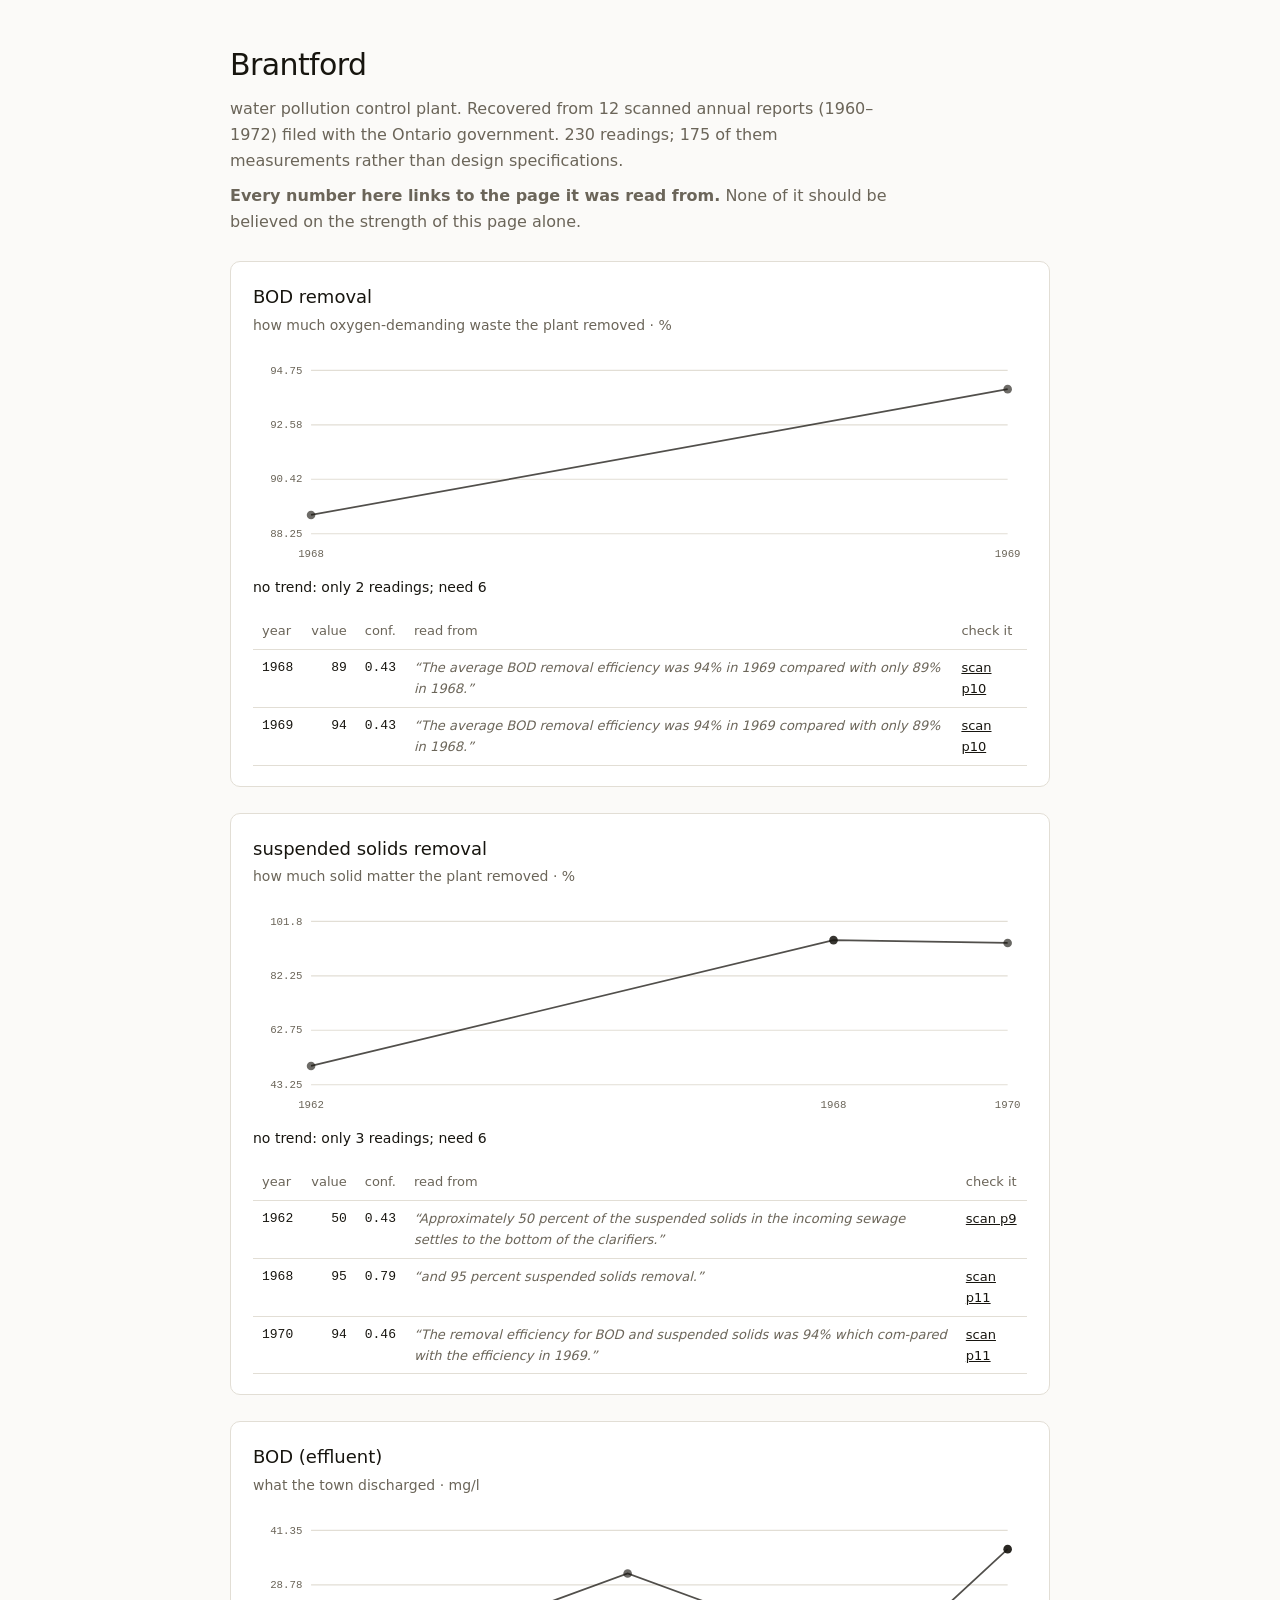
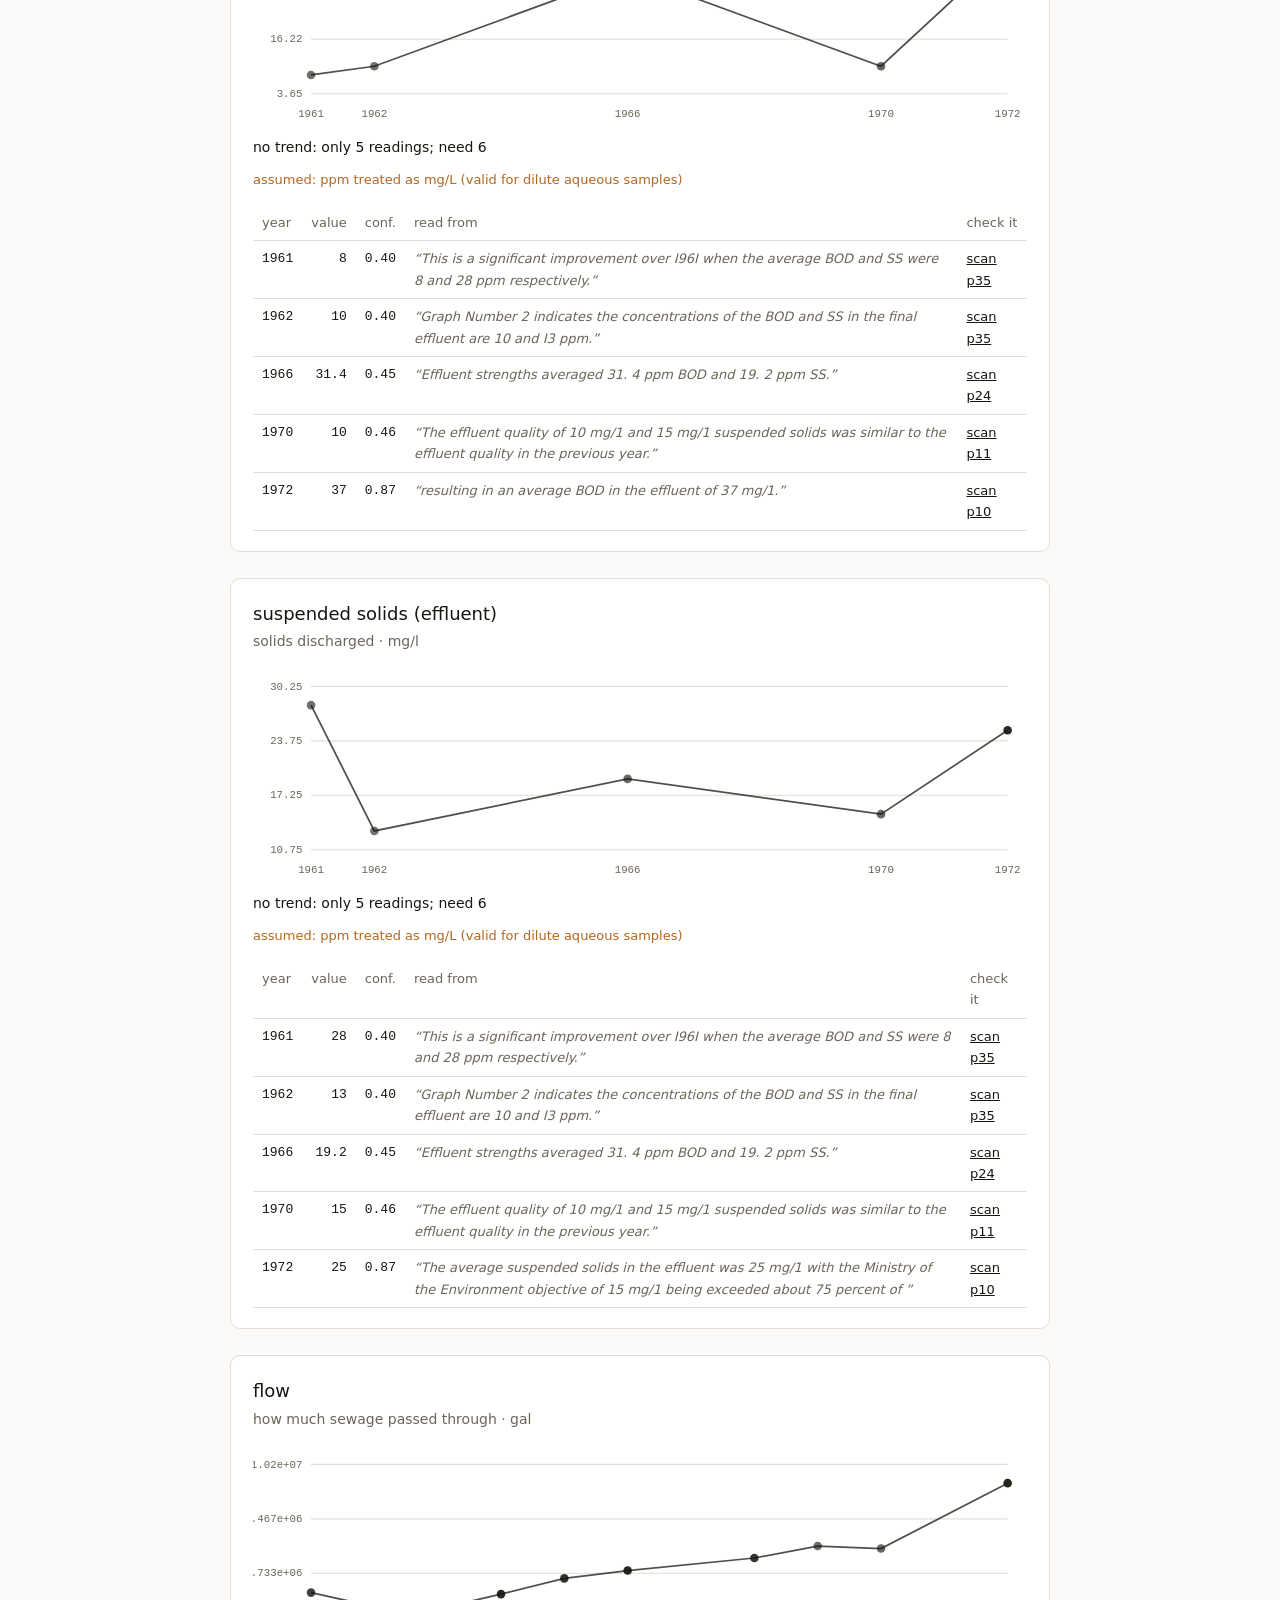
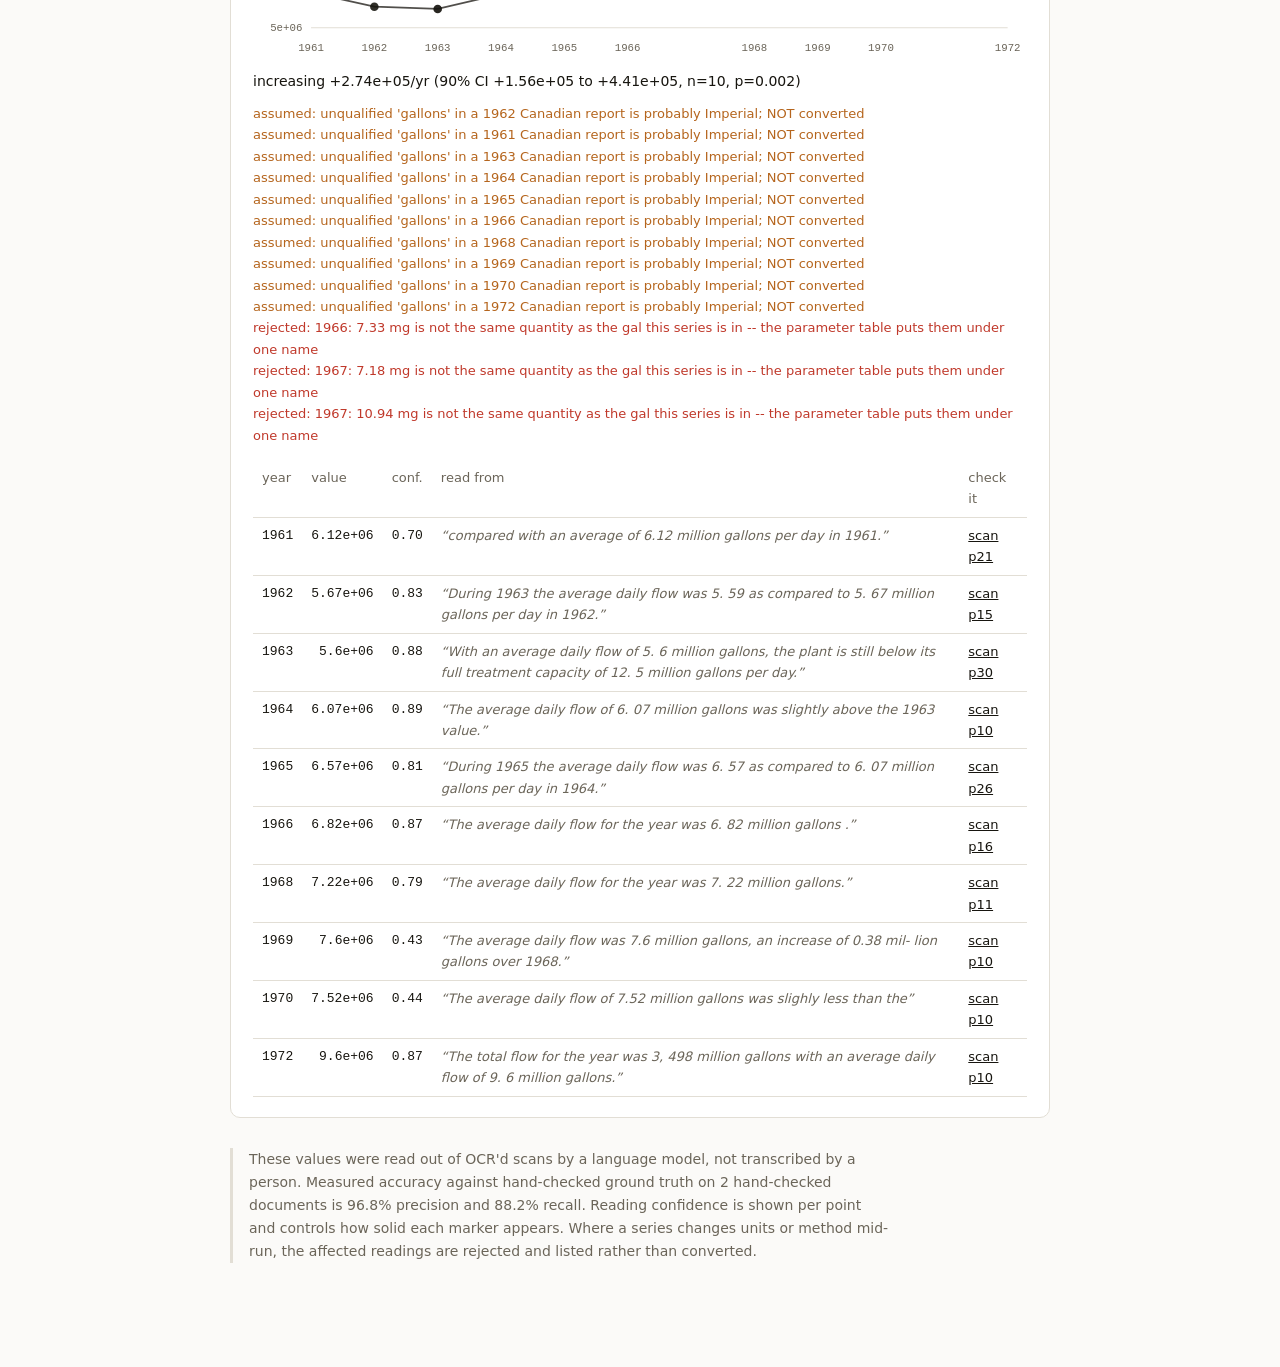
==== portal/brantford.html @ 3565936d "File a reading under the year its own sentence gives it Reports compare a year to the one before it " ====
<!doctype html>
<html lang="en"><head><meta charset="utf-8">
<meta name="viewport" content="width=device-width, initial-scale=1">
<title>Brantford &mdash; what the record says</title>
<style>
:root { --bg:#fbfaf8; --panel:#fff; --ink:#17150f; --muted:#6b6559; --line:#e2ded5;
        --accent:#17150f; --warn:#b5651d; --bad:#c0392b; }
@media (prefers-color-scheme:dark) {
  :root { --bg:#14130f; --panel:#1c1a16; --ink:#f2efe8; --muted:#9b948a; --line:#2e2b25;
          --accent:#f2efe8; --warn:#d99a5b; --bad:#e0736e; } }
*{box-sizing:border-box}
body{margin:0;padding:40px 24px 90px;background:var(--bg);color:var(--ink);
     font:16px/1.65 ui-sans-serif,system-ui,-apple-system,"Segoe UI",sans-serif}
main{max-width:820px;margin:0 auto}
h1{font-size:30px;font-weight:500;margin:0 0 6px;letter-spacing:-.02em}
.sub{color:var(--muted);margin:0 0 8px;max-width:66ch}
section{background:var(--panel);border:1px solid var(--line);border-radius:10px;
        padding:20px 22px;margin:26px 0}
h2{font-size:18px;font-weight:500;margin:0 0 2px}
.gloss{color:var(--muted);font-size:14px;margin:0 0 14px}
.chart{width:100%;height:auto;display:block;margin:4px 0 10px}
.grid{stroke:var(--line);stroke-width:1}
.line{fill:none;stroke:var(--accent);stroke-width:1.6;opacity:.75}
.pt{fill:var(--accent)}
.ax{font:10px ui-monospace,monospace;fill:var(--muted)}
.verdict{font-size:14px;margin:6px 0 0}
.notes{list-style:none;padding:0;margin:10px 0 0;font-size:13px}
.assume{color:var(--warn)} .reject{color:var(--bad)}
table{border-collapse:collapse;width:100%;font-size:13px;margin-top:14px}
th,td{text-align:left;padding:7px 9px;border-bottom:1px solid var(--line);vertical-align:top}
th{font-weight:500;color:var(--muted)}
td.num{text-align:right;font-family:ui-monospace,monospace;white-space:nowrap}
td.q{color:var(--muted);font-style:italic}
a{color:inherit}
.caveat{border-left:3px solid var(--line);padding-left:16px;color:var(--muted);
        font-size:14px;margin-top:30px;max-width:74ch}
</style></head><body><main>
<h1>Brantford</h1>
<p class="sub">
  water pollution control plant.
  Recovered from 12 scanned annual reports
  (1960&ndash;1972) filed with the Ontario government.
  230 readings; 175 of them measurements rather than design specifications.
</p>
<p class="sub">
  <strong>Every number here links to the page it was read from.</strong> None of it should be
  believed on the strength of this page alone.
</p>

  <section>
    <h2>BOD removal</h2>
    <p class="gloss">how much oxygen-demanding waste the plant removed &middot; %</p>
    <svg viewBox="0 0 720 200" class="chart" role="img"><line x1="54" y1="170.0" x2="702" y2="170.0" class="grid"/><text x="46" y="173.0" class="ax" text-anchor="end">88.25</text><line x1="54" y1="119.3" x2="702" y2="119.3" class="grid"/><text x="46" y="122.3" class="ax" text-anchor="end">90.42</text><line x1="54" y1="68.7" x2="702" y2="68.7" class="grid"/><text x="46" y="71.7" class="ax" text-anchor="end">92.58</text><line x1="54" y1="18.0" x2="702" y2="18.0" class="grid"/><text x="46" y="21.0" class="ax" text-anchor="end">94.75</text><path d="M54.0,152.5 L702.0,35.5" class="line"/><circle cx="54.0" cy="152.5" r="4" class="pt" opacity="0.63"><title>1968: 89 % (reading confidence 0.43)</title></circle><circle cx="702.0" cy="35.5" r="4" class="pt" opacity="0.63"><title>1969: 94 % (reading confidence 0.43)</title></circle><text x="54.0" y="192" class="ax" text-anchor="middle">1968</text><text x="702.0" y="192" class="ax" text-anchor="middle">1969</text></svg>
    <p class="verdict">no trend: only 2 readings; need 6</p>
    
    <table>
      <tr><th>year</th><th>value</th><th>conf.</th><th>read from</th><th>check it</th></tr>
      <tr><td class="num">1968</td><td class="num">89</td><td class="num">0.43</td><td class="q">&ldquo;The average BOD removal efficiency was 94% in 1969 compared with only 89% in 1968.&rdquo;</td><td><a href="https://archive.org/details/brantfordwaterpo23768/page/n9/mode/2up" target="_blank" rel="noopener">scan p10</a></td></tr><tr><td class="num">1969</td><td class="num">94</td><td class="num">0.43</td><td class="q">&ldquo;The average BOD removal efficiency was 94% in 1969 compared with only 89% in 1968.&rdquo;</td><td><a href="https://archive.org/details/brantfordwaterpo23768/page/n9/mode/2up" target="_blank" rel="noopener">scan p10</a></td></tr>
    </table>
  </section>
  <section>
    <h2>suspended solids removal</h2>
    <p class="gloss">how much solid matter the plant removed &middot; %</p>
    <svg viewBox="0 0 720 200" class="chart" role="img"><line x1="54" y1="170.0" x2="702" y2="170.0" class="grid"/><text x="46" y="173.0" class="ax" text-anchor="end">43.25</text><line x1="54" y1="119.3" x2="702" y2="119.3" class="grid"/><text x="46" y="122.3" class="ax" text-anchor="end">62.75</text><line x1="54" y1="68.7" x2="702" y2="68.7" class="grid"/><text x="46" y="71.7" class="ax" text-anchor="end">82.25</text><line x1="54" y1="18.0" x2="702" y2="18.0" class="grid"/><text x="46" y="21.0" class="ax" text-anchor="end">101.8</text><path d="M54.0,152.5 L540.0,35.5 L702.0,38.1" class="line"/><circle cx="54.0" cy="152.5" r="4" class="pt" opacity="0.63"><title>1962: 50 % (reading confidence 0.43)</title></circle><circle cx="540.0" cy="35.5" r="4" class="pt" opacity="0.86"><title>1968: 95 % (reading confidence 0.79)</title></circle><circle cx="702.0" cy="38.1" r="4" class="pt" opacity="0.65"><title>1970: 94 % (reading confidence 0.46)</title></circle><text x="54.0" y="192" class="ax" text-anchor="middle">1962</text><text x="540.0" y="192" class="ax" text-anchor="middle">1968</text><text x="702.0" y="192" class="ax" text-anchor="middle">1970</text></svg>
    <p class="verdict">no trend: only 3 readings; need 6</p>
    
    <table>
      <tr><th>year</th><th>value</th><th>conf.</th><th>read from</th><th>check it</th></tr>
      <tr><td class="num">1962</td><td class="num">50</td><td class="num">0.43</td><td class="q">&ldquo;Approximately 50 percent of the suspended solids in the incoming sewage settles to the bottom of the clarifiers.&rdquo;</td><td><a href="https://archive.org/details/brantfordsewaget23777/page/n8/mode/2up" target="_blank" rel="noopener">scan p9</a></td></tr><tr><td class="num">1968</td><td class="num">95</td><td class="num">0.79</td><td class="q">&ldquo;and 95 percent suspended solids removal.&rdquo;</td><td><a href="https://archive.org/details/brantfordwaterpo23771/page/n10/mode/2up" target="_blank" rel="noopener">scan p11</a></td></tr><tr><td class="num">1970</td><td class="num">94</td><td class="num">0.46</td><td class="q">&ldquo;The removal efficiency for BOD and suspended solids was 94% which com-pared with the efficiency in 1969.&rdquo;</td><td><a href="https://archive.org/details/brantfordwaterpo23773/page/n10/mode/2up" target="_blank" rel="noopener">scan p11</a></td></tr>
    </table>
  </section>
  <section>
    <h2>BOD (effluent)</h2>
    <p class="gloss">what the town discharged &middot; mg/l</p>
    <svg viewBox="0 0 720 200" class="chart" role="img"><line x1="54" y1="170.0" x2="702" y2="170.0" class="grid"/><text x="46" y="173.0" class="ax" text-anchor="end">3.65</text><line x1="54" y1="119.3" x2="702" y2="119.3" class="grid"/><text x="46" y="122.3" class="ax" text-anchor="end">16.22</text><line x1="54" y1="68.7" x2="702" y2="68.7" class="grid"/><text x="46" y="71.7" class="ax" text-anchor="end">28.78</text><line x1="54" y1="18.0" x2="702" y2="18.0" class="grid"/><text x="46" y="21.0" class="ax" text-anchor="end">41.35</text><path d="M54.0,152.5 L112.9,144.4 L348.5,58.1 L584.2,144.4 L702.0,35.5" class="line"/><circle cx="54.0" cy="152.5" r="4" class="pt" opacity="0.61"><title>1961: 8 mg/l (reading confidence 0.40)</title></circle><circle cx="112.9" cy="144.4" r="4" class="pt" opacity="0.61"><title>1962: 10 mg/l (reading confidence 0.40)</title></circle><circle cx="348.5" cy="58.1" r="4" class="pt" opacity="0.64"><title>1966: 31.4 mg/l (reading confidence 0.45)</title></circle><circle cx="584.2" cy="144.4" r="4" class="pt" opacity="0.65"><title>1970: 10 mg/l (reading confidence 0.46)</title></circle><circle cx="702.0" cy="35.5" r="4" class="pt" opacity="0.92"><title>1972: 37 mg/l (reading confidence 0.87)</title></circle><text x="54.0" y="192" class="ax" text-anchor="middle">1961</text><text x="112.9" y="192" class="ax" text-anchor="middle">1962</text><text x="348.5" y="192" class="ax" text-anchor="middle">1966</text><text x="584.2" y="192" class="ax" text-anchor="middle">1970</text><text x="702.0" y="192" class="ax" text-anchor="middle">1972</text></svg>
    <p class="verdict">no trend: only 5 readings; need 6</p>
    <ul class="notes"><li class="assume">assumed: ppm treated as mg/L (valid for dilute aqueous samples)</li></ul>
    <table>
      <tr><th>year</th><th>value</th><th>conf.</th><th>read from</th><th>check it</th></tr>
      <tr><td class="num">1961</td><td class="num">8</td><td class="num">0.40</td><td class="q">&ldquo;This is a significant improvement over I96I when the average BOD and SS were 8 and 28 ppm respectively.&rdquo;</td><td><a href="https://archive.org/details/brantfordsewaget23777/page/n34/mode/2up" target="_blank" rel="noopener">scan p35</a></td></tr><tr><td class="num">1962</td><td class="num">10</td><td class="num">0.40</td><td class="q">&ldquo;Graph Number 2 indicates the concentrations of the BOD and SS in the final effluent are 10 and I3 ppm.&rdquo;</td><td><a href="https://archive.org/details/brantfordsewaget23777/page/n34/mode/2up" target="_blank" rel="noopener">scan p35</a></td></tr><tr><td class="num">1966</td><td class="num">31.4</td><td class="num">0.45</td><td class="q">&ldquo;Effluent strengths averaged 31. 4 ppm BOD and 19. 2 ppm SS.&rdquo;</td><td><a href="https://archive.org/details/brantfordwaterpo23770/page/n23/mode/2up" target="_blank" rel="noopener">scan p24</a></td></tr><tr><td class="num">1970</td><td class="num">10</td><td class="num">0.46</td><td class="q">&ldquo;The effluent quality of 10 mg/1 and 15 mg/1 suspended solids was similar to the effluent quality in the previous year.&rdquo;</td><td><a href="https://archive.org/details/brantfordwaterpo23773/page/n10/mode/2up" target="_blank" rel="noopener">scan p11</a></td></tr><tr><td class="num">1972</td><td class="num">37</td><td class="num">0.87</td><td class="q">&ldquo;resulting in an average BOD in the effluent of 37 mg/1.&rdquo;</td><td><a href="https://archive.org/details/brantfordwaterpo23767/page/n9/mode/2up" target="_blank" rel="noopener">scan p10</a></td></tr>
    </table>
  </section>
  <section>
    <h2>suspended solids (effluent)</h2>
    <p class="gloss">solids discharged &middot; mg/l</p>
    <svg viewBox="0 0 720 200" class="chart" role="img"><line x1="54" y1="170.0" x2="702" y2="170.0" class="grid"/><text x="46" y="173.0" class="ax" text-anchor="end">10.75</text><line x1="54" y1="119.3" x2="702" y2="119.3" class="grid"/><text x="46" y="122.3" class="ax" text-anchor="end">17.25</text><line x1="54" y1="68.7" x2="702" y2="68.7" class="grid"/><text x="46" y="71.7" class="ax" text-anchor="end">23.75</text><line x1="54" y1="18.0" x2="702" y2="18.0" class="grid"/><text x="46" y="21.0" class="ax" text-anchor="end">30.25</text><path d="M54.0,35.5 L112.9,152.5 L348.5,104.1 L584.2,136.9 L702.0,58.9" class="line"/><circle cx="54.0" cy="35.5" r="4" class="pt" opacity="0.61"><title>1961: 28 mg/l (reading confidence 0.40)</title></circle><circle cx="112.9" cy="152.5" r="4" class="pt" opacity="0.61"><title>1962: 13 mg/l (reading confidence 0.40)</title></circle><circle cx="348.5" cy="104.1" r="4" class="pt" opacity="0.64"><title>1966: 19.2 mg/l (reading confidence 0.45)</title></circle><circle cx="584.2" cy="136.9" r="4" class="pt" opacity="0.65"><title>1970: 15 mg/l (reading confidence 0.46)</title></circle><circle cx="702.0" cy="58.9" r="4" class="pt" opacity="0.92"><title>1972: 25 mg/l (reading confidence 0.87)</title></circle><text x="54.0" y="192" class="ax" text-anchor="middle">1961</text><text x="112.9" y="192" class="ax" text-anchor="middle">1962</text><text x="348.5" y="192" class="ax" text-anchor="middle">1966</text><text x="584.2" y="192" class="ax" text-anchor="middle">1970</text><text x="702.0" y="192" class="ax" text-anchor="middle">1972</text></svg>
    <p class="verdict">no trend: only 5 readings; need 6</p>
    <ul class="notes"><li class="assume">assumed: ppm treated as mg/L (valid for dilute aqueous samples)</li></ul>
    <table>
      <tr><th>year</th><th>value</th><th>conf.</th><th>read from</th><th>check it</th></tr>
      <tr><td class="num">1961</td><td class="num">28</td><td class="num">0.40</td><td class="q">&ldquo;This is a significant improvement over I96I when the average BOD and SS were 8 and 28 ppm respectively.&rdquo;</td><td><a href="https://archive.org/details/brantfordsewaget23777/page/n34/mode/2up" target="_blank" rel="noopener">scan p35</a></td></tr><tr><td class="num">1962</td><td class="num">13</td><td class="num">0.40</td><td class="q">&ldquo;Graph Number 2 indicates the concentrations of the BOD and SS in the final effluent are 10 and I3 ppm.&rdquo;</td><td><a href="https://archive.org/details/brantfordsewaget23777/page/n34/mode/2up" target="_blank" rel="noopener">scan p35</a></td></tr><tr><td class="num">1966</td><td class="num">19.2</td><td class="num">0.45</td><td class="q">&ldquo;Effluent strengths averaged 31. 4 ppm BOD and 19. 2 ppm SS.&rdquo;</td><td><a href="https://archive.org/details/brantfordwaterpo23770/page/n23/mode/2up" target="_blank" rel="noopener">scan p24</a></td></tr><tr><td class="num">1970</td><td class="num">15</td><td class="num">0.46</td><td class="q">&ldquo;The effluent quality of 10 mg/1 and 15 mg/1 suspended solids was similar to the effluent quality in the previous year.&rdquo;</td><td><a href="https://archive.org/details/brantfordwaterpo23773/page/n10/mode/2up" target="_blank" rel="noopener">scan p11</a></td></tr><tr><td class="num">1972</td><td class="num">25</td><td class="num">0.87</td><td class="q">&ldquo;The average suspended solids in the effluent was 25 mg/1 with the Ministry of the Environment objective of 15 mg/1 being exceeded about 75 percent of &rdquo;</td><td><a href="https://archive.org/details/brantfordwaterpo23767/page/n9/mode/2up" target="_blank" rel="noopener">scan p10</a></td></tr>
    </table>
  </section>
  <section>
    <h2>flow</h2>
    <p class="gloss">how much sewage passed through &middot; gal</p>
    <svg viewBox="0 0 720 200" class="chart" role="img"><line x1="54" y1="170.0" x2="702" y2="170.0" class="grid"/><text x="46" y="173.0" class="ax" text-anchor="end">5e+06</text><line x1="54" y1="119.3" x2="702" y2="119.3" class="grid"/><text x="46" y="122.3" class="ax" text-anchor="end">6.733e+06</text><line x1="54" y1="68.7" x2="702" y2="68.7" class="grid"/><text x="46" y="71.7" class="ax" text-anchor="end">8.467e+06</text><line x1="54" y1="18.0" x2="702" y2="18.0" class="grid"/><text x="46" y="21.0" class="ax" text-anchor="end">1.02e+07</text><path d="M54.0,137.3 L112.9,150.4 L171.8,152.5 L230.7,138.7 L289.6,124.1 L348.5,116.8 L466.4,105.1 L525.3,94.0 L584.2,96.3 L702.0,35.5" class="line"/><circle cx="54.0" cy="137.3" r="4" class="pt" opacity="0.81"><title>1961: 6.12e+06 gal (reading confidence 0.70)</title></circle><circle cx="112.9" cy="150.4" r="4" class="pt" opacity="0.89"><title>1962: 5.67e+06 gal (reading confidence 0.83)</title></circle><circle cx="171.8" cy="152.5" r="4" class="pt" opacity="0.92"><title>1963: 5.6e+06 gal (reading confidence 0.88)</title></circle><circle cx="230.7" cy="138.7" r="4" class="pt" opacity="0.93"><title>1964: 6.07e+06 gal (reading confidence 0.89)</title></circle><circle cx="289.6" cy="124.1" r="4" class="pt" opacity="0.88"><title>1965: 6.57e+06 gal (reading confidence 0.81)</title></circle><circle cx="348.5" cy="116.8" r="4" class="pt" opacity="0.92"><title>1966: 6.82e+06 gal (reading confidence 0.87)</title></circle><circle cx="466.4" cy="105.1" r="4" class="pt" opacity="0.86"><title>1968: 7.22e+06 gal (reading confidence 0.79)</title></circle><circle cx="525.3" cy="94.0" r="4" class="pt" opacity="0.63"><title>1969: 7.6e+06 gal (reading confidence 0.43)</title></circle><circle cx="584.2" cy="96.3" r="4" class="pt" opacity="0.64"><title>1970: 7.52e+06 gal (reading confidence 0.44)</title></circle><circle cx="702.0" cy="35.5" r="4" class="pt" opacity="0.92"><title>1972: 9.6e+06 gal (reading confidence 0.87)</title></circle><text x="54.0" y="192" class="ax" text-anchor="middle">1961</text><text x="112.9" y="192" class="ax" text-anchor="middle">1962</text><text x="171.8" y="192" class="ax" text-anchor="middle">1963</text><text x="230.7" y="192" class="ax" text-anchor="middle">1964</text><text x="289.6" y="192" class="ax" text-anchor="middle">1965</text><text x="348.5" y="192" class="ax" text-anchor="middle">1966</text><text x="466.4" y="192" class="ax" text-anchor="middle">1968</text><text x="525.3" y="192" class="ax" text-anchor="middle">1969</text><text x="584.2" y="192" class="ax" text-anchor="middle">1970</text><text x="702.0" y="192" class="ax" text-anchor="middle">1972</text></svg>
    <p class="verdict">increasing +2.74e+05/yr (90% CI +1.56e+05 to +4.41e+05, n=10, p=0.002)</p>
    <ul class="notes"><li class="assume">assumed: unqualified &#x27;gallons&#x27; in a 1962 Canadian report is probably Imperial; NOT converted</li><li class="assume">assumed: unqualified &#x27;gallons&#x27; in a 1961 Canadian report is probably Imperial; NOT converted</li><li class="assume">assumed: unqualified &#x27;gallons&#x27; in a 1963 Canadian report is probably Imperial; NOT converted</li><li class="assume">assumed: unqualified &#x27;gallons&#x27; in a 1964 Canadian report is probably Imperial; NOT converted</li><li class="assume">assumed: unqualified &#x27;gallons&#x27; in a 1965 Canadian report is probably Imperial; NOT converted</li><li class="assume">assumed: unqualified &#x27;gallons&#x27; in a 1966 Canadian report is probably Imperial; NOT converted</li><li class="assume">assumed: unqualified &#x27;gallons&#x27; in a 1968 Canadian report is probably Imperial; NOT converted</li><li class="assume">assumed: unqualified &#x27;gallons&#x27; in a 1969 Canadian report is probably Imperial; NOT converted</li><li class="assume">assumed: unqualified &#x27;gallons&#x27; in a 1970 Canadian report is probably Imperial; NOT converted</li><li class="assume">assumed: unqualified &#x27;gallons&#x27; in a 1972 Canadian report is probably Imperial; NOT converted</li><li class="reject">rejected: 1966: 7.33 mg is not the same quantity as the gal this series is in -- the parameter table puts them under one name</li><li class="reject">rejected: 1967: 7.18 mg is not the same quantity as the gal this series is in -- the parameter table puts them under one name</li><li class="reject">rejected: 1967: 10.94 mg is not the same quantity as the gal this series is in -- the parameter table puts them under one name</li></ul>
    <table>
      <tr><th>year</th><th>value</th><th>conf.</th><th>read from</th><th>check it</th></tr>
      <tr><td class="num">1961</td><td class="num">6.12e+06</td><td class="num">0.70</td><td class="q">&ldquo;compared with an average of 6.12 million gallons per day in 1961.&rdquo;</td><td><a href="https://archive.org/details/brantfordsewaget23777/page/n20/mode/2up" target="_blank" rel="noopener">scan p21</a></td></tr><tr><td class="num">1962</td><td class="num">5.67e+06</td><td class="num">0.83</td><td class="q">&ldquo;During 1963 the average daily flow was 5. 59 as compared to 5. 67 million gallons per day in 1962.&rdquo;</td><td><a href="https://archive.org/details/brantfordwaterpo23776/page/n14/mode/2up" target="_blank" rel="noopener">scan p15</a></td></tr><tr><td class="num">1963</td><td class="num">5.6e+06</td><td class="num">0.88</td><td class="q">&ldquo;With an average daily flow of 5. 6 million gallons, the plant is still below its full treatment capacity of 12. 5 million gallons per day.&rdquo;</td><td><a href="https://archive.org/details/brantfordwaterpo23776/page/n29/mode/2up" target="_blank" rel="noopener">scan p30</a></td></tr><tr><td class="num">1964</td><td class="num">6.07e+06</td><td class="num">0.89</td><td class="q">&ldquo;The average daily flow of 6. 07 million gallons was slightly above the 1963 value.&rdquo;</td><td><a href="https://archive.org/details/brantfordwaterpo23769/page/n9/mode/2up" target="_blank" rel="noopener">scan p10</a></td></tr><tr><td class="num">1965</td><td class="num">6.57e+06</td><td class="num">0.81</td><td class="q">&ldquo;During 1965 the average daily flow was 6. 57 as compared to 6. 07 million gallons per day in 1964.&rdquo;</td><td><a href="https://archive.org/details/brantfordwaterpo23774/page/n25/mode/2up" target="_blank" rel="noopener">scan p26</a></td></tr><tr><td class="num">1966</td><td class="num">6.82e+06</td><td class="num">0.87</td><td class="q">&ldquo;The average daily flow for the year was 6. 82 million gallons .&rdquo;</td><td><a href="https://archive.org/details/brantfordwaterpo23770/page/n15/mode/2up" target="_blank" rel="noopener">scan p16</a></td></tr><tr><td class="num">1968</td><td class="num">7.22e+06</td><td class="num">0.79</td><td class="q">&ldquo;The average daily flow for the year was 7. 22 million gallons.&rdquo;</td><td><a href="https://archive.org/details/brantfordwaterpo23771/page/n10/mode/2up" target="_blank" rel="noopener">scan p11</a></td></tr><tr><td class="num">1969</td><td class="num">7.6e+06</td><td class="num">0.43</td><td class="q">&ldquo;The average daily flow was 7.6 million gallons, an increase of 0.38 mil- lion gallons over 1968.&rdquo;</td><td><a href="https://archive.org/details/brantfordwaterpo23768/page/n9/mode/2up" target="_blank" rel="noopener">scan p10</a></td></tr><tr><td class="num">1970</td><td class="num">7.52e+06</td><td class="num">0.44</td><td class="q">&ldquo;The average daily flow of 7.52 million gallons was slighly less than the&rdquo;</td><td><a href="https://archive.org/details/brantfordwaterpo23773/page/n9/mode/2up" target="_blank" rel="noopener">scan p10</a></td></tr><tr><td class="num">1972</td><td class="num">9.6e+06</td><td class="num">0.87</td><td class="q">&ldquo;The total flow for the year was 3, 498 million gallons with an average daily flow of 9. 6 million gallons.&rdquo;</td><td><a href="https://archive.org/details/brantfordwaterpo23767/page/n9/mode/2up" target="_blank" rel="noopener">scan p10</a></td></tr>
    </table>
  </section>
<p class="caveat">
  These values were read out of OCR'd scans by a language model, not transcribed by a person.
  Measured accuracy against hand-checked ground truth on 2 hand-checked documents is 96.8% precision and 88.2% recall. Reading confidence is shown per point and controls how solid each
  marker appears. Where a series changes units or method mid-run, the affected readings are
  rejected and listed rather than converted.
</p>
</main></body></html>
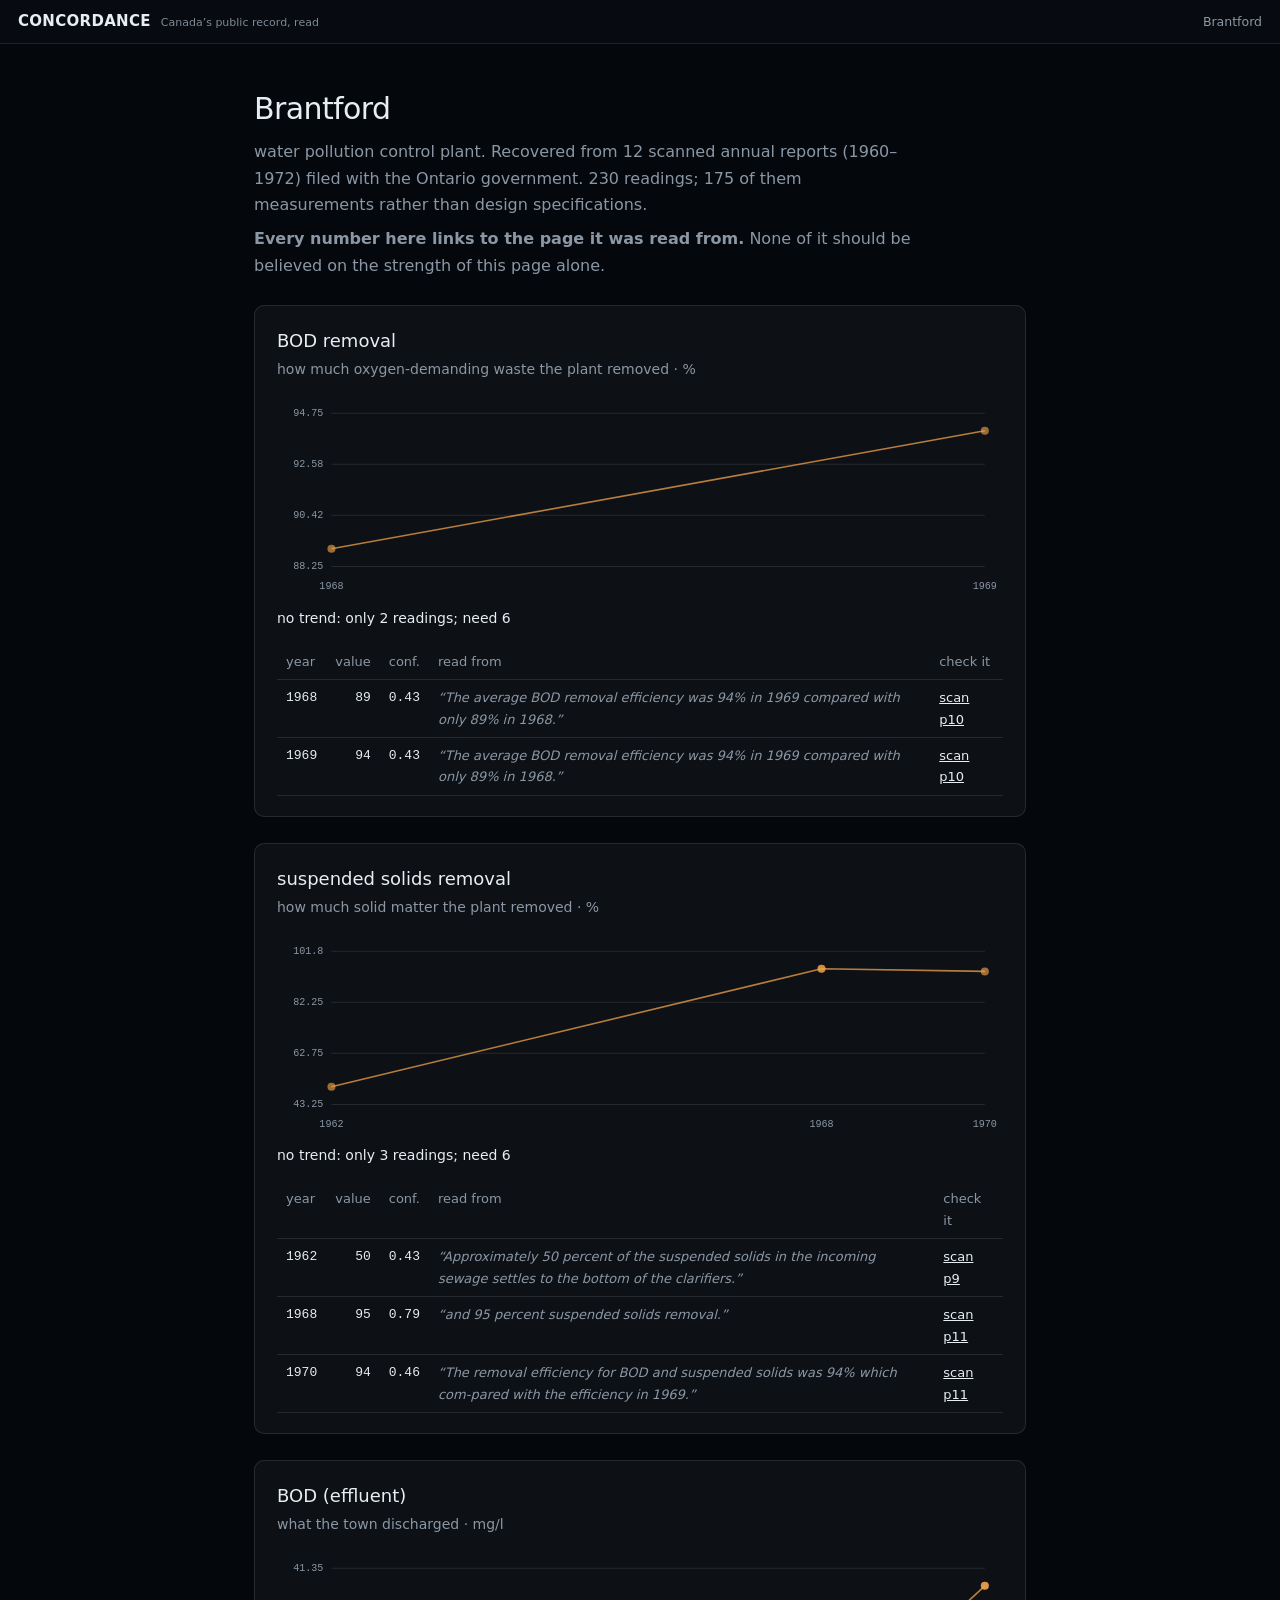
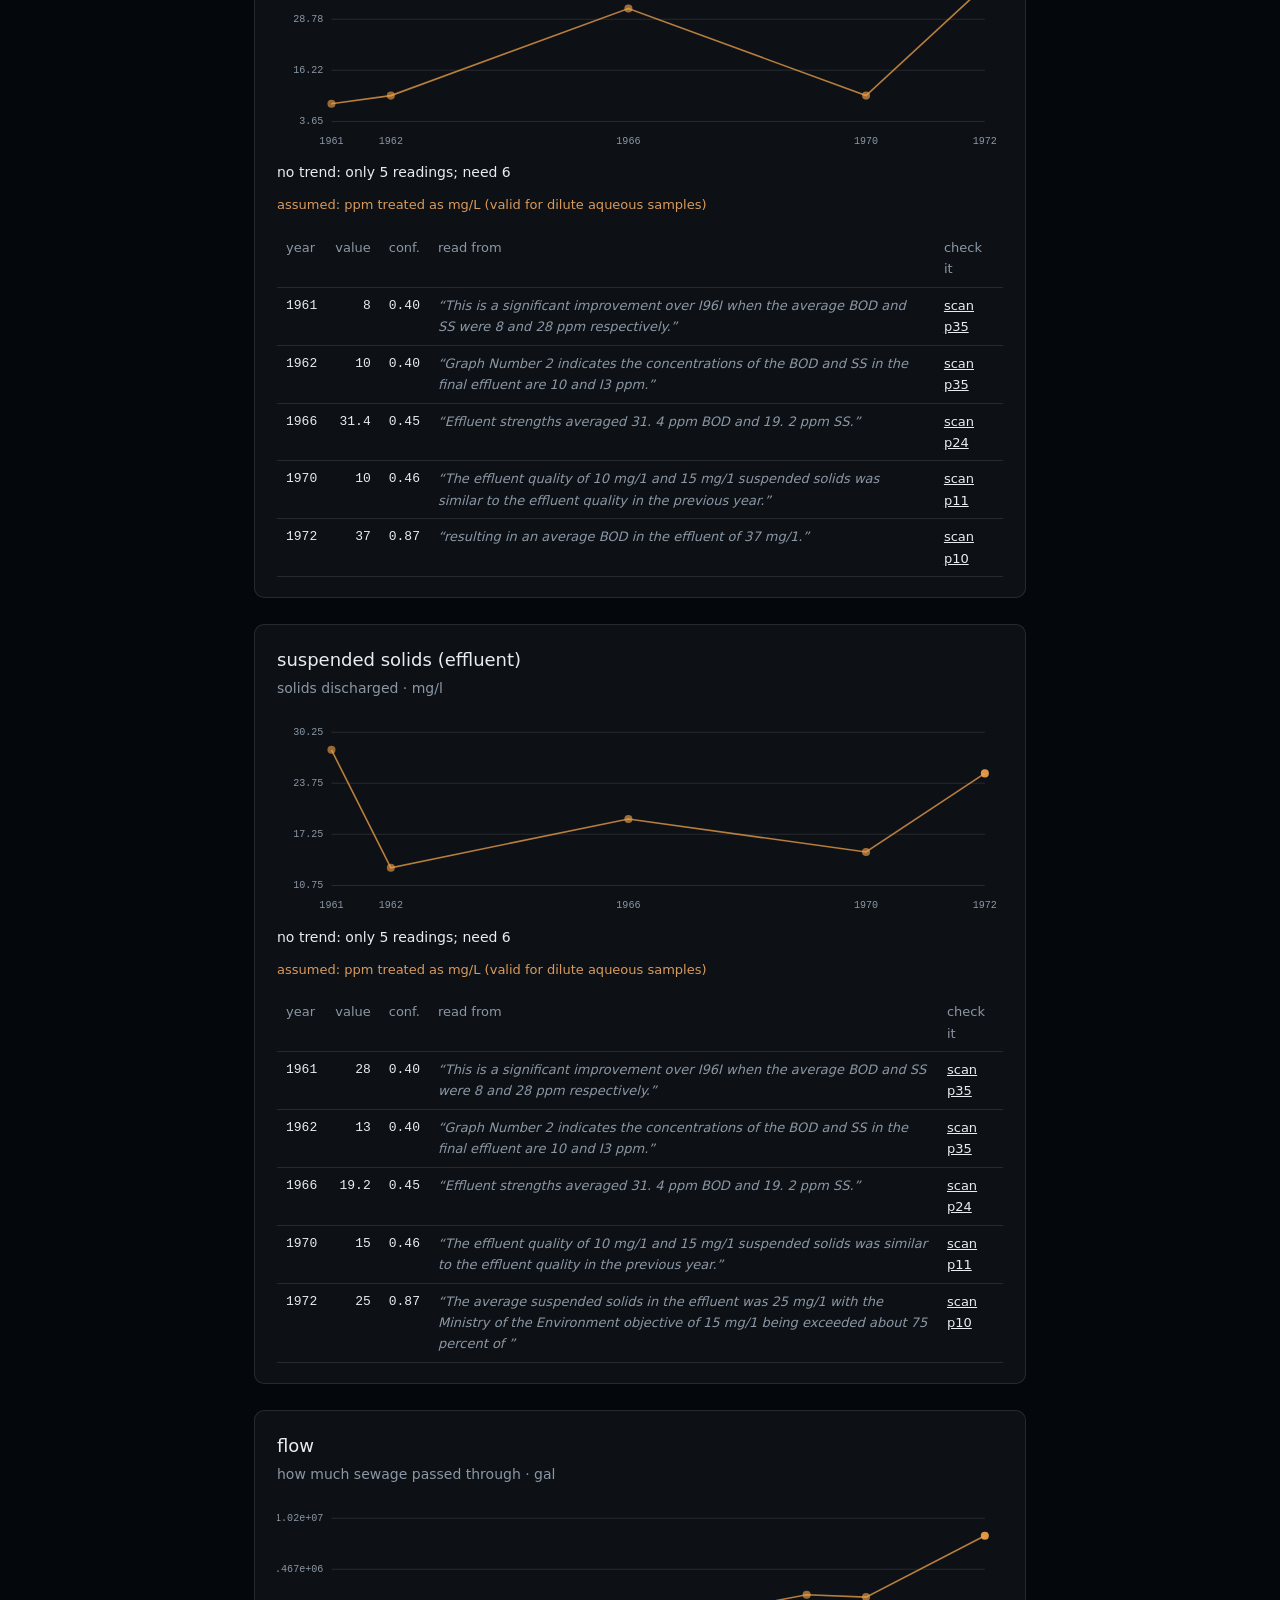
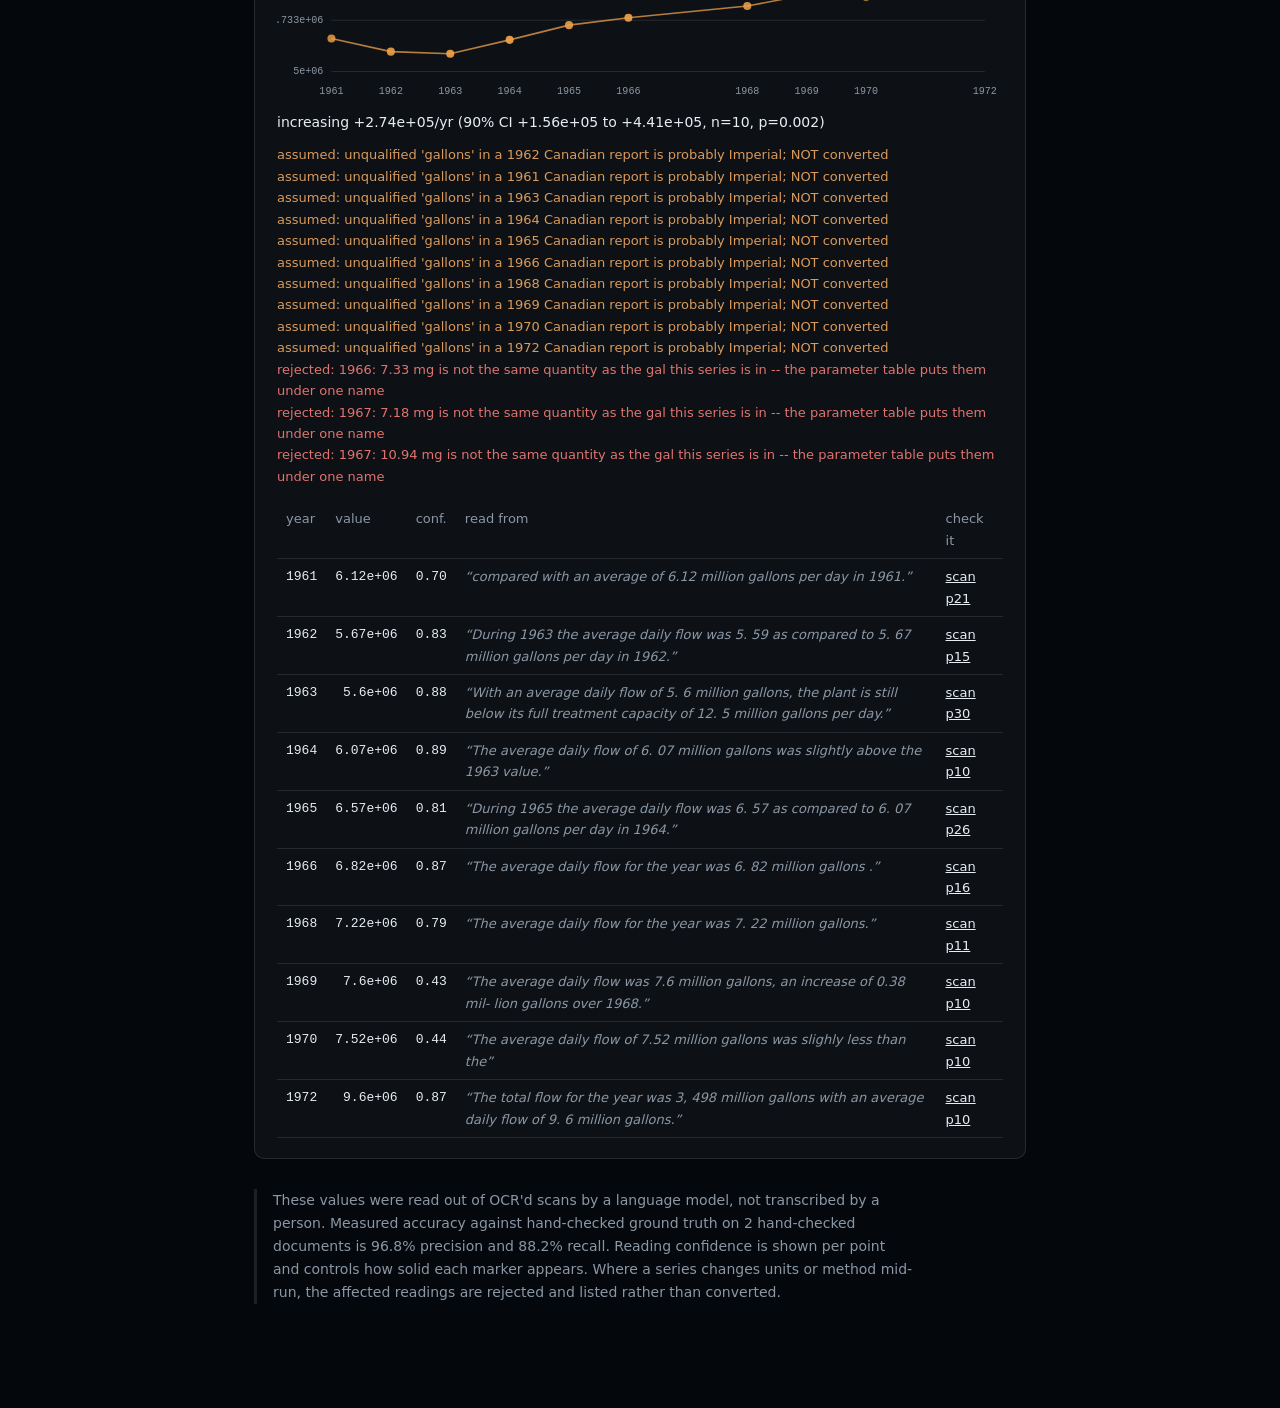
==== commit 1699eda1: "feat(chrome): one site, one set of clothes 'The pages all seem like different websites' -- they were" ====
--- a/portal/brantford.html
+++ b/portal/brantford.html
@@ -3,15 +3,19 @@
 <meta name="viewport" content="width=device-width, initial-scale=1">
 <title>Brantford &mdash; what the record says</title>
 <style>
-:root { --bg:#fbfaf8; --panel:#fff; --ink:#17150f; --muted:#6b6559; --line:#e2ded5;
-        --accent:#17150f; --warn:#b5651d; --bad:#c0392b; }
-@media (prefers-color-scheme:dark) {
-  :root { --bg:#14130f; --panel:#1c1a16; --ink:#f2efe8; --muted:#9b948a; --line:#2e2b25;
-          --accent:#f2efe8; --warn:#d99a5b; --bad:#e0736e; } }
+:root{--bg:#04080d;--panel:rgba(255,255,255,.04);--ink:#e8edf2;--muted:#8b97a4;--faint:#6d7a86;--line:rgba(255,255,255,.10);--hit:#f0a24a;--cold:#5b7285;--warn:#d99a5b;--bad:#e0736e;--accent:#f0a24a;--mark:#e8edf2;--gap:#e0736e;color-scheme:dark}
+.site-head{display:flex;align-items:baseline;gap:10px;padding:9px 18px;
+  border-bottom:1px solid rgba(255,255,255,.09);background:rgba(8,12,17,.94)}
+.site-head a{display:flex;align-items:baseline;gap:10px;text-decoration:none;
+  color:inherit}
+.site-word{font-size:15px;font-weight:600;letter-spacing:.02em}
+.site-sub{font-size:11px;color:#7d8996}
+.site-page{margin-left:auto;font-size:12.5px;color:var(--muted)}
+
 *{box-sizing:border-box}
-body{margin:0;padding:40px 24px 90px;background:var(--bg);color:var(--ink);
+body{margin:0;background:var(--bg);color:var(--ink);
      font:16px/1.65 ui-sans-serif,system-ui,-apple-system,"Segoe UI",sans-serif}
-main{max-width:820px;margin:0 auto}
+main{max-width:820px;margin:0 auto;padding:40px 24px 90px}
 h1{font-size:30px;font-weight:500;margin:0 0 6px;letter-spacing:-.02em}
 .sub{color:var(--muted);margin:0 0 8px;max-width:66ch}
 section{background:var(--panel);border:1px solid var(--line);border-radius:10px;
@@ -34,7 +38,9 @@
 a{color:inherit}
 .caveat{border-left:3px solid var(--line);padding-left:16px;color:var(--muted);
         font-size:14px;margin-top:30px;max-width:74ch}
-</style></head><body><main>
+</style></head><body>
+<header class="site-head"><a href="index.html"><span class="site-word">CONCORDANCE</span><span class="site-sub">Canada’s public record, read</span></a><span class="site-page">Brantford</span></header>
+<main>
 <h1>Brantford</h1>
 <p class="sub">
   water pollution control plant.
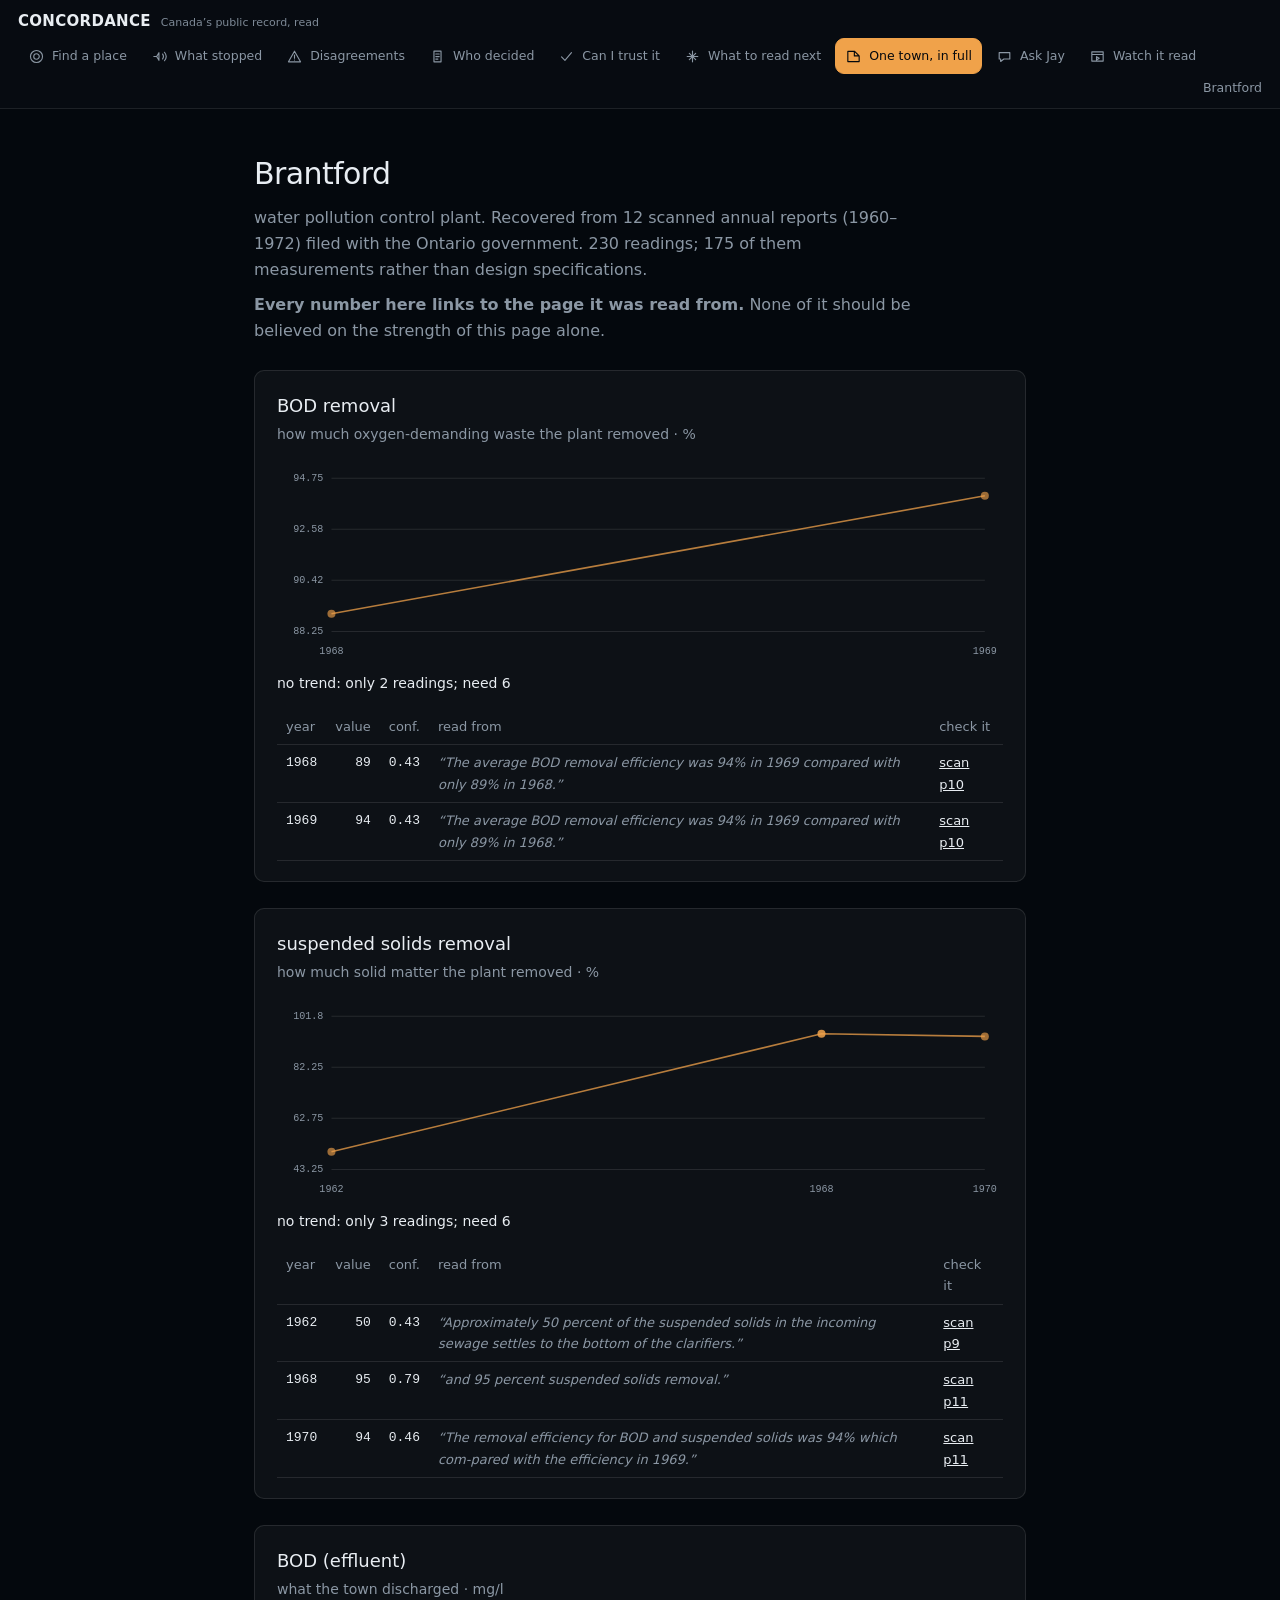
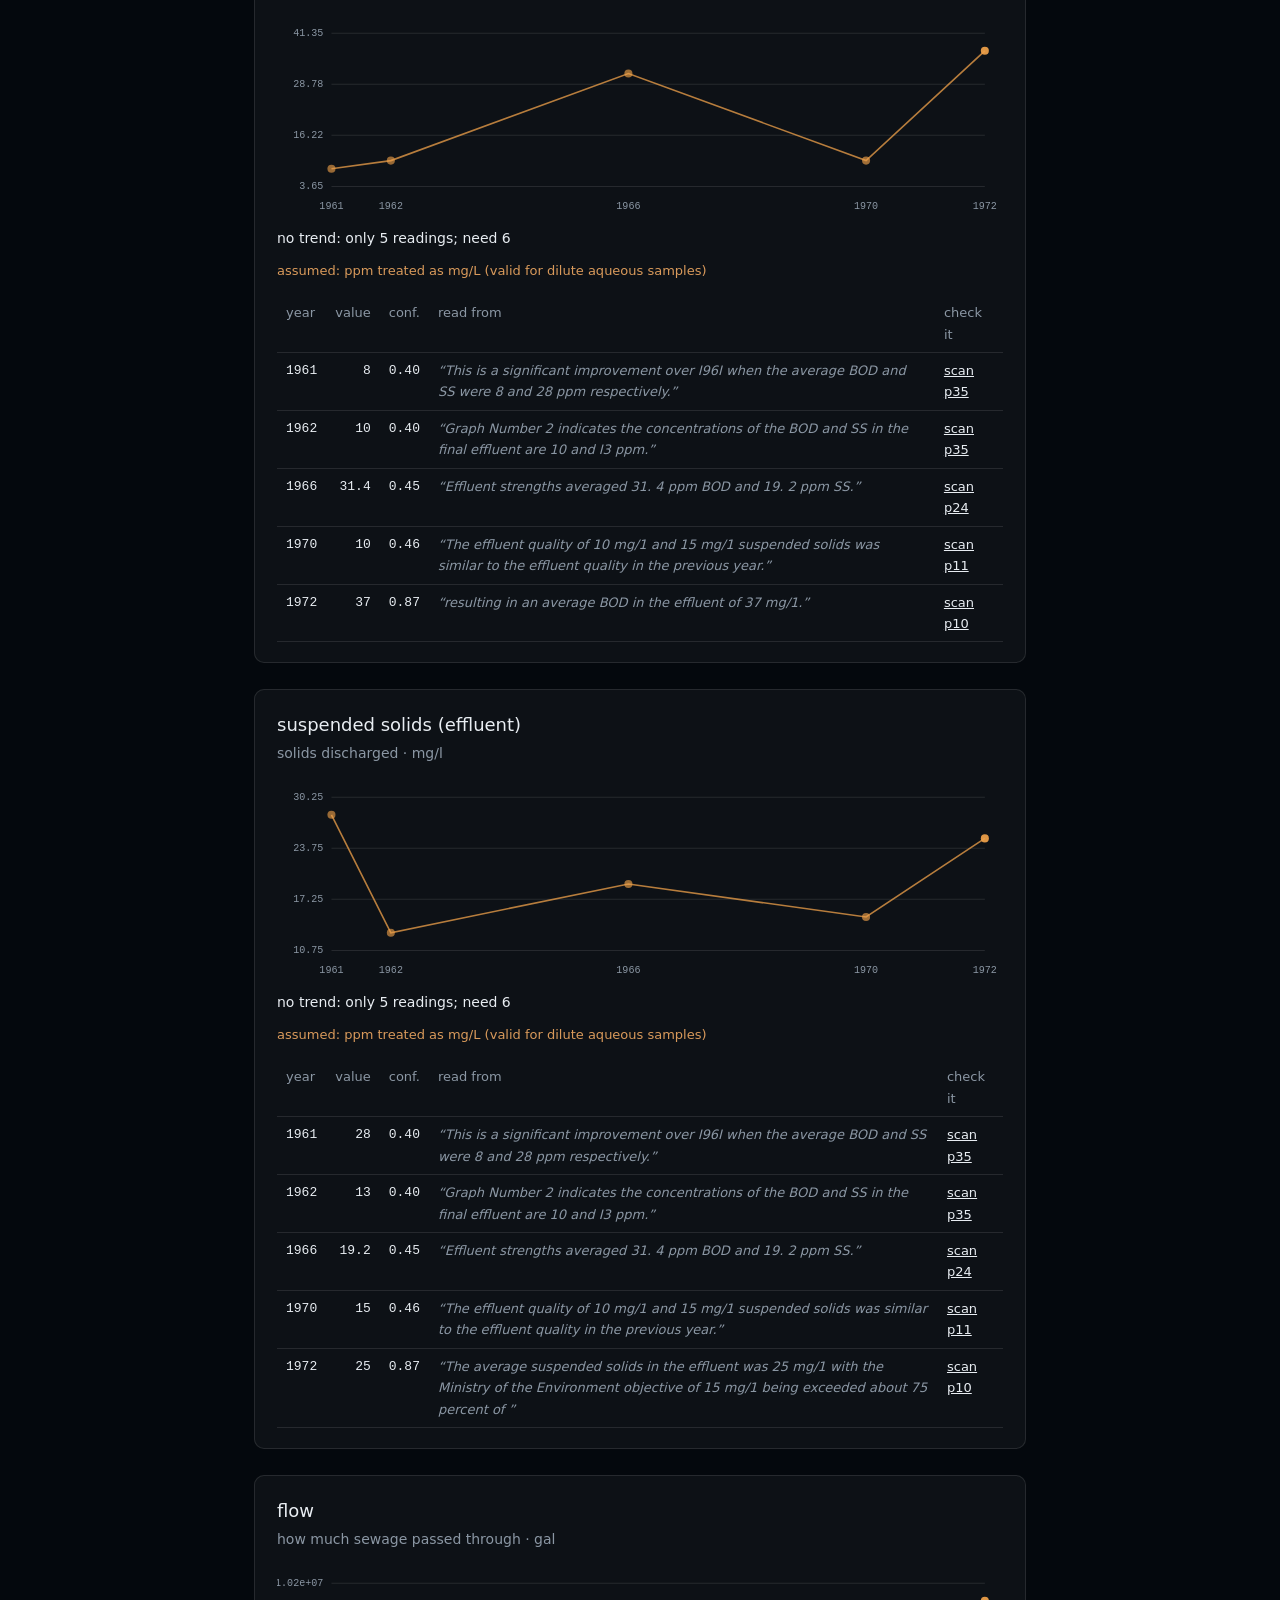
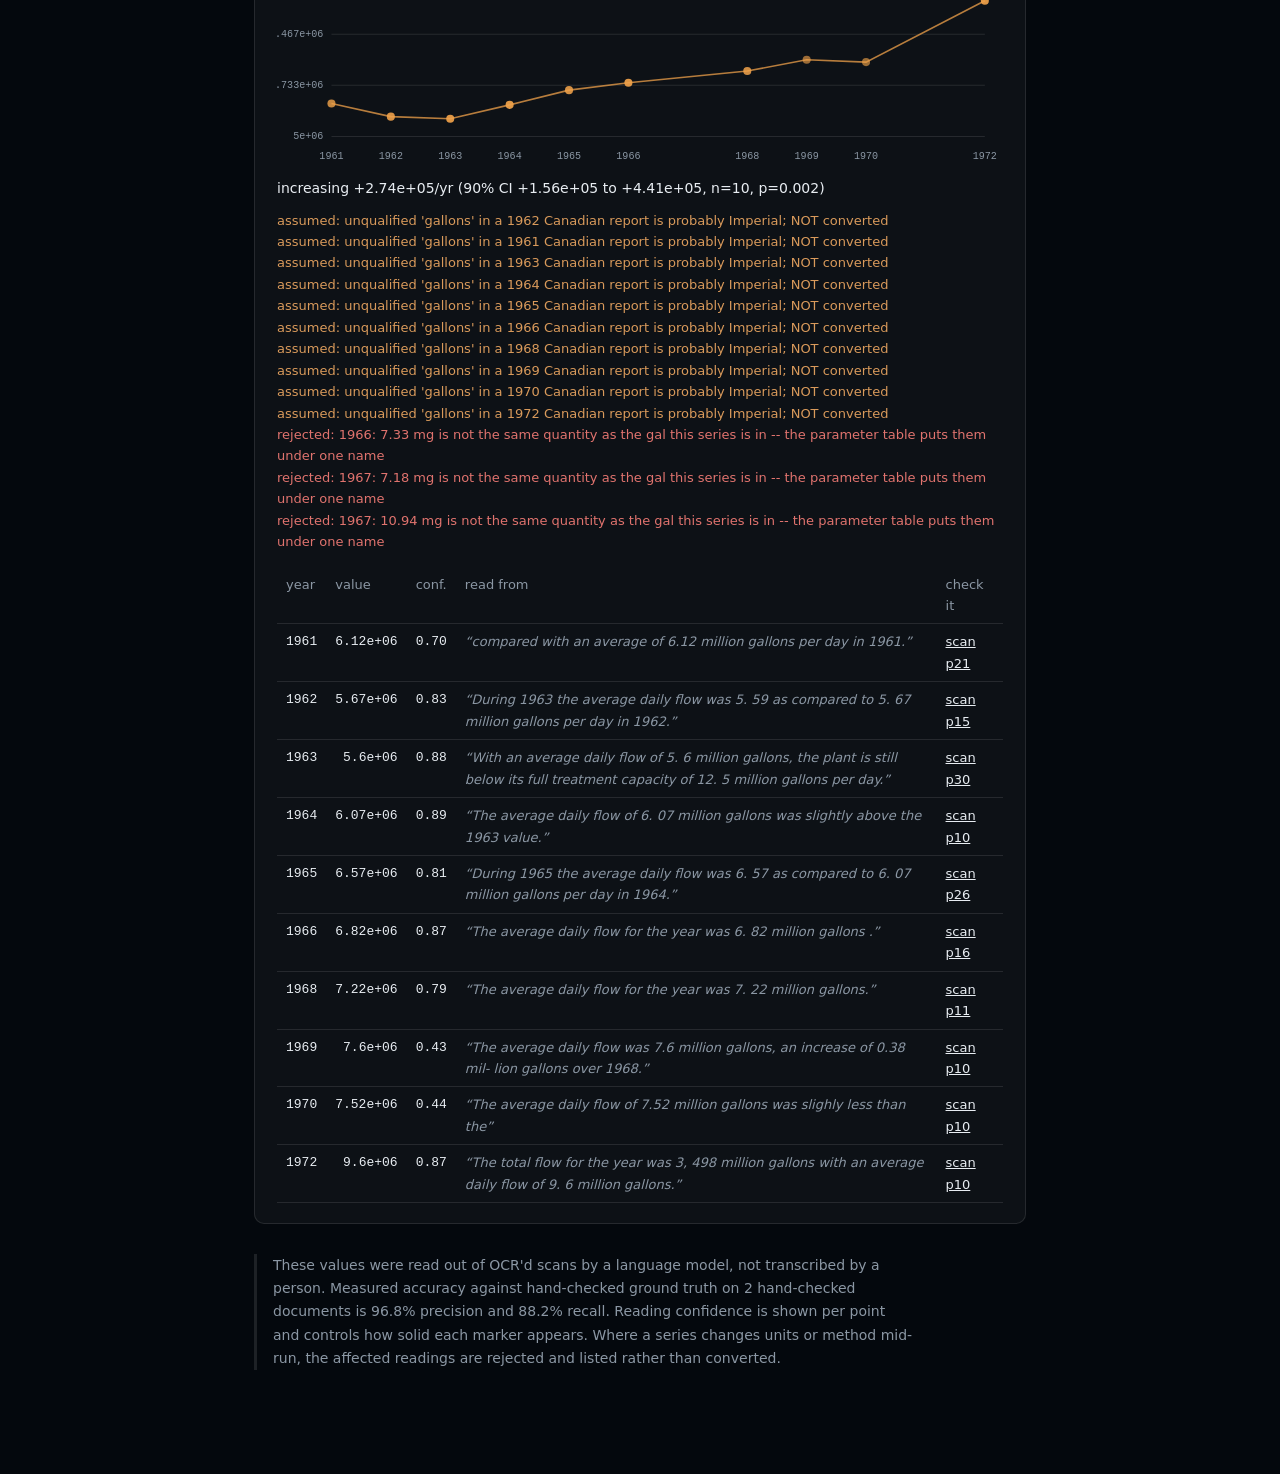
==== commit 882e4230: "feat(chrome): one menu on every page The palette was unified; the menu was not -- the front page had" ====
--- a/portal/brantford.html
+++ b/portal/brantford.html
@@ -4,12 +4,22 @@
 <title>Brantford &mdash; what the record says</title>
 <style>
 :root{--bg:#04080d;--panel:rgba(255,255,255,.04);--ink:#e8edf2;--muted:#8b97a4;--faint:#6d7a86;--line:rgba(255,255,255,.10);--hit:#f0a24a;--cold:#5b7285;--warn:#d99a5b;--bad:#e0736e;--accent:#f0a24a;--mark:#e8edf2;--gap:#e0736e;color-scheme:dark}
-.site-head{display:flex;align-items:baseline;gap:10px;padding:9px 18px;
-  border-bottom:1px solid rgba(255,255,255,.09);background:rgba(8,12,17,.94)}
-.site-head a{display:flex;align-items:baseline;gap:10px;text-decoration:none;
+.site-head{display:flex;align-items:center;flex-wrap:wrap;gap:4px 18px;
+  padding:9px 18px;border-bottom:1px solid rgba(255,255,255,.09);
+  background:rgba(8,12,17,.94)}
+.site-head>a{display:flex;align-items:baseline;gap:10px;text-decoration:none;
   color:inherit}
 .site-word{font-size:15px;font-weight:600;letter-spacing:.02em}
 .site-sub{font-size:11px;color:#7d8996}
+.site-nav{display:flex;flex-wrap:wrap;gap:4px}
+.site-nav .nav-button{background:none;border:1px solid transparent;
+  border-radius:9px;color:var(--muted);padding:7px 9px;cursor:pointer;
+  display:flex;align-items:center;gap:7px;text-decoration:none;font:inherit}
+.site-nav .nav-button:hover{color:var(--ink);border-color:rgba(255,255,255,.12)}
+.site-nav .nav-button.is-active{color:var(--bg);background:var(--hit);
+  border-color:var(--hit)}
+.site-nav .nav-glyph{width:17px;height:17px}
+.site-nav .nav-tip{font-size:12.5px;font-weight:500}
 .site-page{margin-left:auto;font-size:12.5px;color:var(--muted)}
 
 *{box-sizing:border-box}
@@ -39,7 +49,7 @@
 .caveat{border-left:3px solid var(--line);padding-left:16px;color:var(--muted);
         font-size:14px;margin-top:30px;max-width:74ch}
 </style></head><body>
-<header class="site-head"><a href="index.html"><span class="site-word">CONCORDANCE</span><span class="site-sub">Canada’s public record, read</span></a><span class="site-page">Brantford</span></header>
+<header class="site-head"><a href="https://concordance.jonathancapone.com/"><span class="site-word">CONCORDANCE</span><span class="site-sub">Canada’s public record, read</span></a><nav class="site-nav"><a class="nav-button" href="https://concordance.jonathancapone.com/#view=observe" aria-label="Find a place"><svg class="nav-glyph" viewBox="0 0 24 24" aria-hidden="true"><path d="M12 3.5a8.5 8.5 0 1 0 0 17 8.5 8.5 0 0 0 0-17Zm0 4.6a3.9 3.9 0 1 1 0 7.8 3.9 3.9 0 0 1 0-7.8Z" fill="none" stroke="currentColor" stroke-width="1.6" stroke-linecap="round" stroke-linejoin="round"/></svg><span class="nav-tip">Find a place</span></a><a class="nav-button" href="https://concordance.jonathancapone.com/#view=silence" aria-label="What stopped"><svg class="nav-glyph" viewBox="0 0 24 24" aria-hidden="true"><path d="M4 12h4l3.2-5.4v10.8L8 12H4Zm12.4-3.4a6 6 0 0 1 0 6.8M19 6a9.4 9.4 0 0 1 0 12" fill="none" stroke="currentColor" stroke-width="1.6" stroke-linecap="round" stroke-linejoin="round"/></svg><span class="nav-tip">What stopped</span></a><a class="nav-button" href="https://concordance.jonathancapone.com/#view=disputed" aria-label="Disagreements"><svg class="nav-glyph" viewBox="0 0 24 24" aria-hidden="true"><path d="M12 4.5 3.5 19.5h17L12 4.5Zm0 5.4v4.4m0 2.6v.1" fill="none" stroke="currentColor" stroke-width="1.6" stroke-linecap="round" stroke-linejoin="round"/></svg><span class="nav-tip">Disagreements</span></a><a class="nav-button" href="https://concordance.jonathancapone.com/#view=decisions" aria-label="Who decided"><svg class="nav-glyph" viewBox="0 0 24 24" aria-hidden="true"><path d="M7 4.5h10v15H7Zm2.6 4h4.8m-4.8 3.6h4.8m-4.8 3.6h3" fill="none" stroke="currentColor" stroke-width="1.6" stroke-linecap="round" stroke-linejoin="round"/></svg><span class="nav-tip">Who decided</span></a><a class="nav-button" href="https://concordance.jonathancapone.com/#view=verify" aria-label="Can I trust it"><svg class="nav-glyph" viewBox="0 0 24 24" aria-hidden="true"><path d="M5 12.6 9.8 17.4 19 6.6" fill="none" stroke="currentColor" stroke-width="1.6" stroke-linecap="round" stroke-linejoin="round"/></svg><span class="nav-tip">Can I trust it</span></a><a class="nav-button" href="https://concordance.jonathancapone.com/#view=frontier" aria-label="What to read next"><svg class="nav-glyph" viewBox="0 0 24 24" aria-hidden="true"><path d="M12 4.5v15M4.5 12h15M7.5 7.5l9 9M16.5 7.5l-9 9" fill="none" stroke="currentColor" stroke-width="1.6" stroke-linecap="round" stroke-linejoin="round"/></svg><span class="nav-tip">What to read next</span></a><a class="nav-button is-active" href="https://concordance.jonathancapone.com/#view=record" aria-label="One town, in full"><svg class="nav-glyph" viewBox="0 0 24 24" aria-hidden="true"><path d="M4 19.2V4.8h9.6l6.4 6.4v8H4Zm9.2-13.4v5.4h5.4" fill="none" stroke="currentColor" stroke-width="1.6" stroke-linecap="round" stroke-linejoin="round"/></svg><span class="nav-tip">One town, in full</span></a><a class="nav-button" href="https://concordance.jonathancapone.com/#view=ask" aria-label="Ask Jay"><svg class="nav-glyph" viewBox="0 0 24 24" aria-hidden="true"><path d="M4.5 6.5h15v9h-8.4L6.6 19v-3.5H4.5Z" fill="none" stroke="currentColor" stroke-width="1.6" stroke-linecap="round" stroke-linejoin="round"/></svg><span class="nav-tip">Ask Jay</span></a><a class="nav-button" href="https://concordance.jonathancapone.com/browser" aria-label="Watch it read"><svg class="nav-glyph" viewBox="0 0 24 24" aria-hidden="true"><path d="M4 5.5h16v13H4Zm0 3.6h16M10.6 12.2l3.8 2.3-3.8 2.3Z" fill="none" stroke="currentColor" stroke-width="1.6" stroke-linecap="round" stroke-linejoin="round"/></svg><span class="nav-tip">Watch it read</span></a></nav><span class="site-page">Brantford</span></header>
 <main>
 <h1>Brantford</h1>
 <p class="sub">
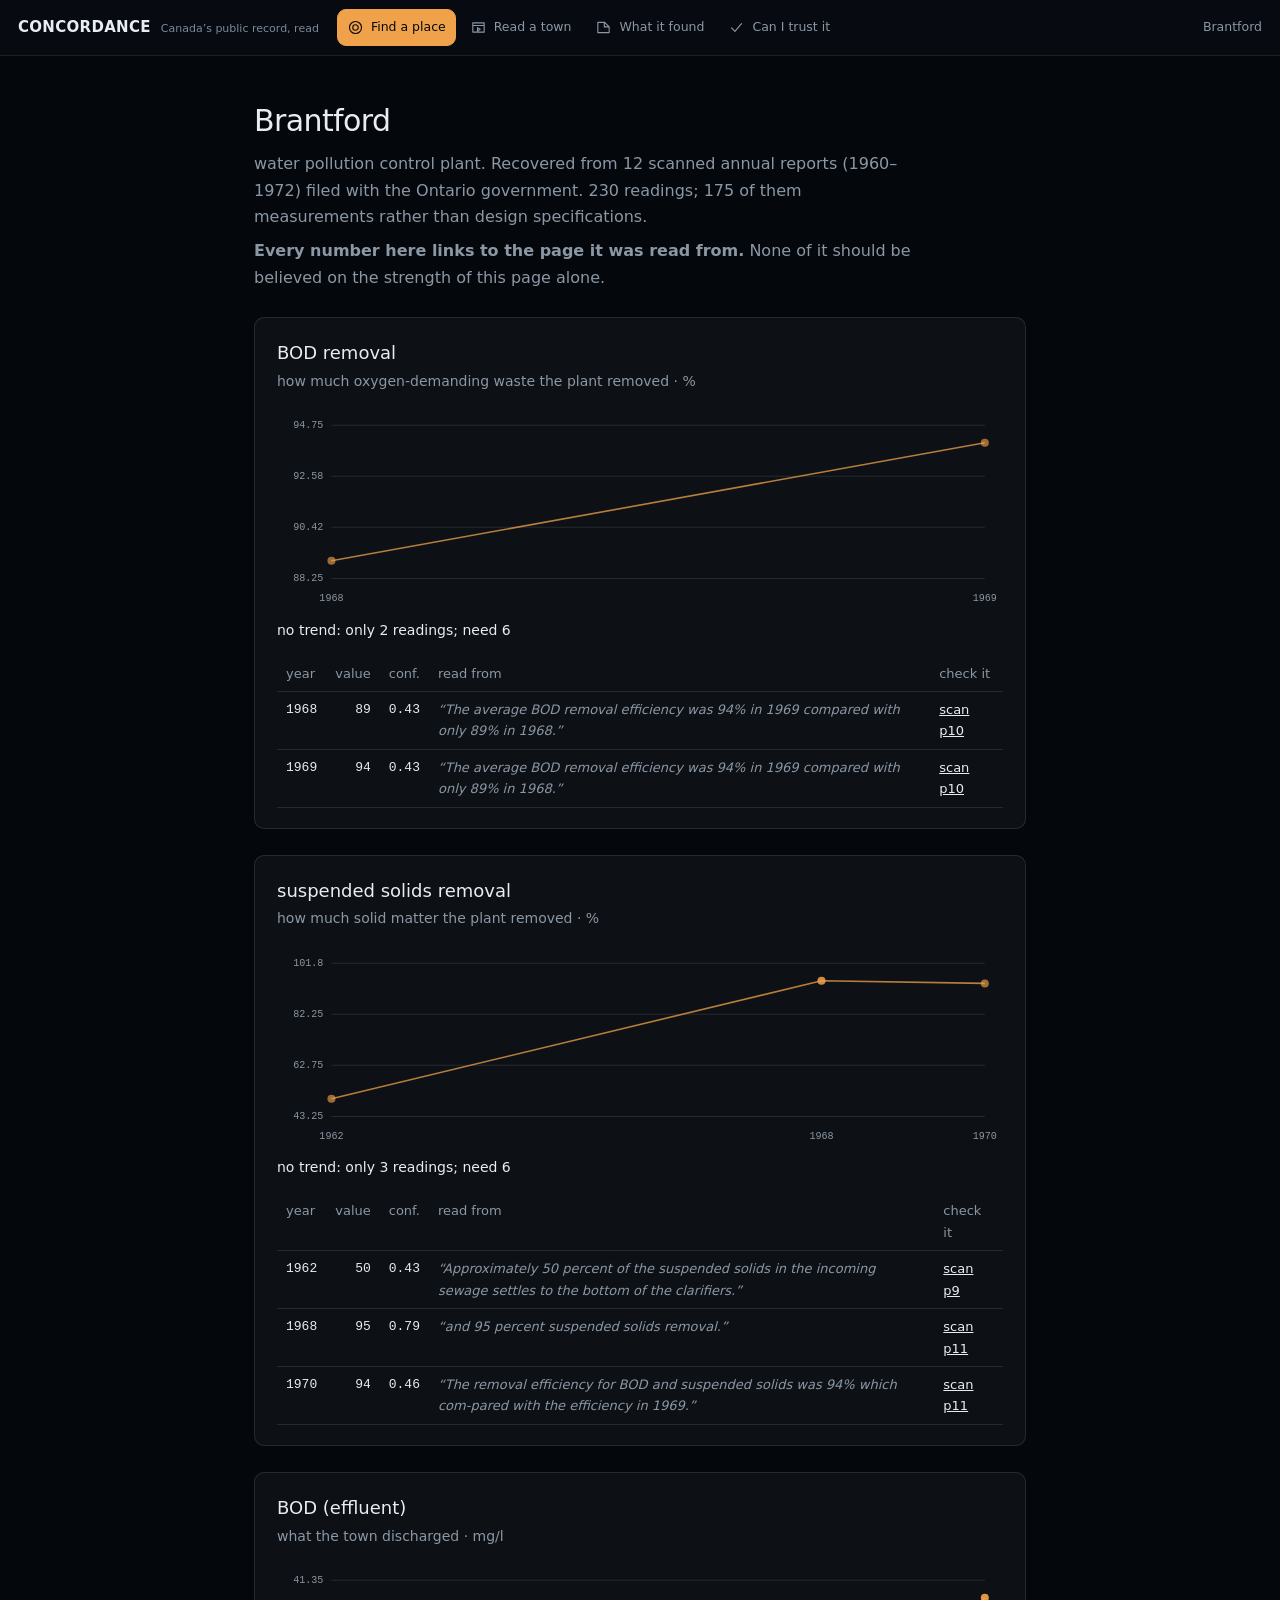
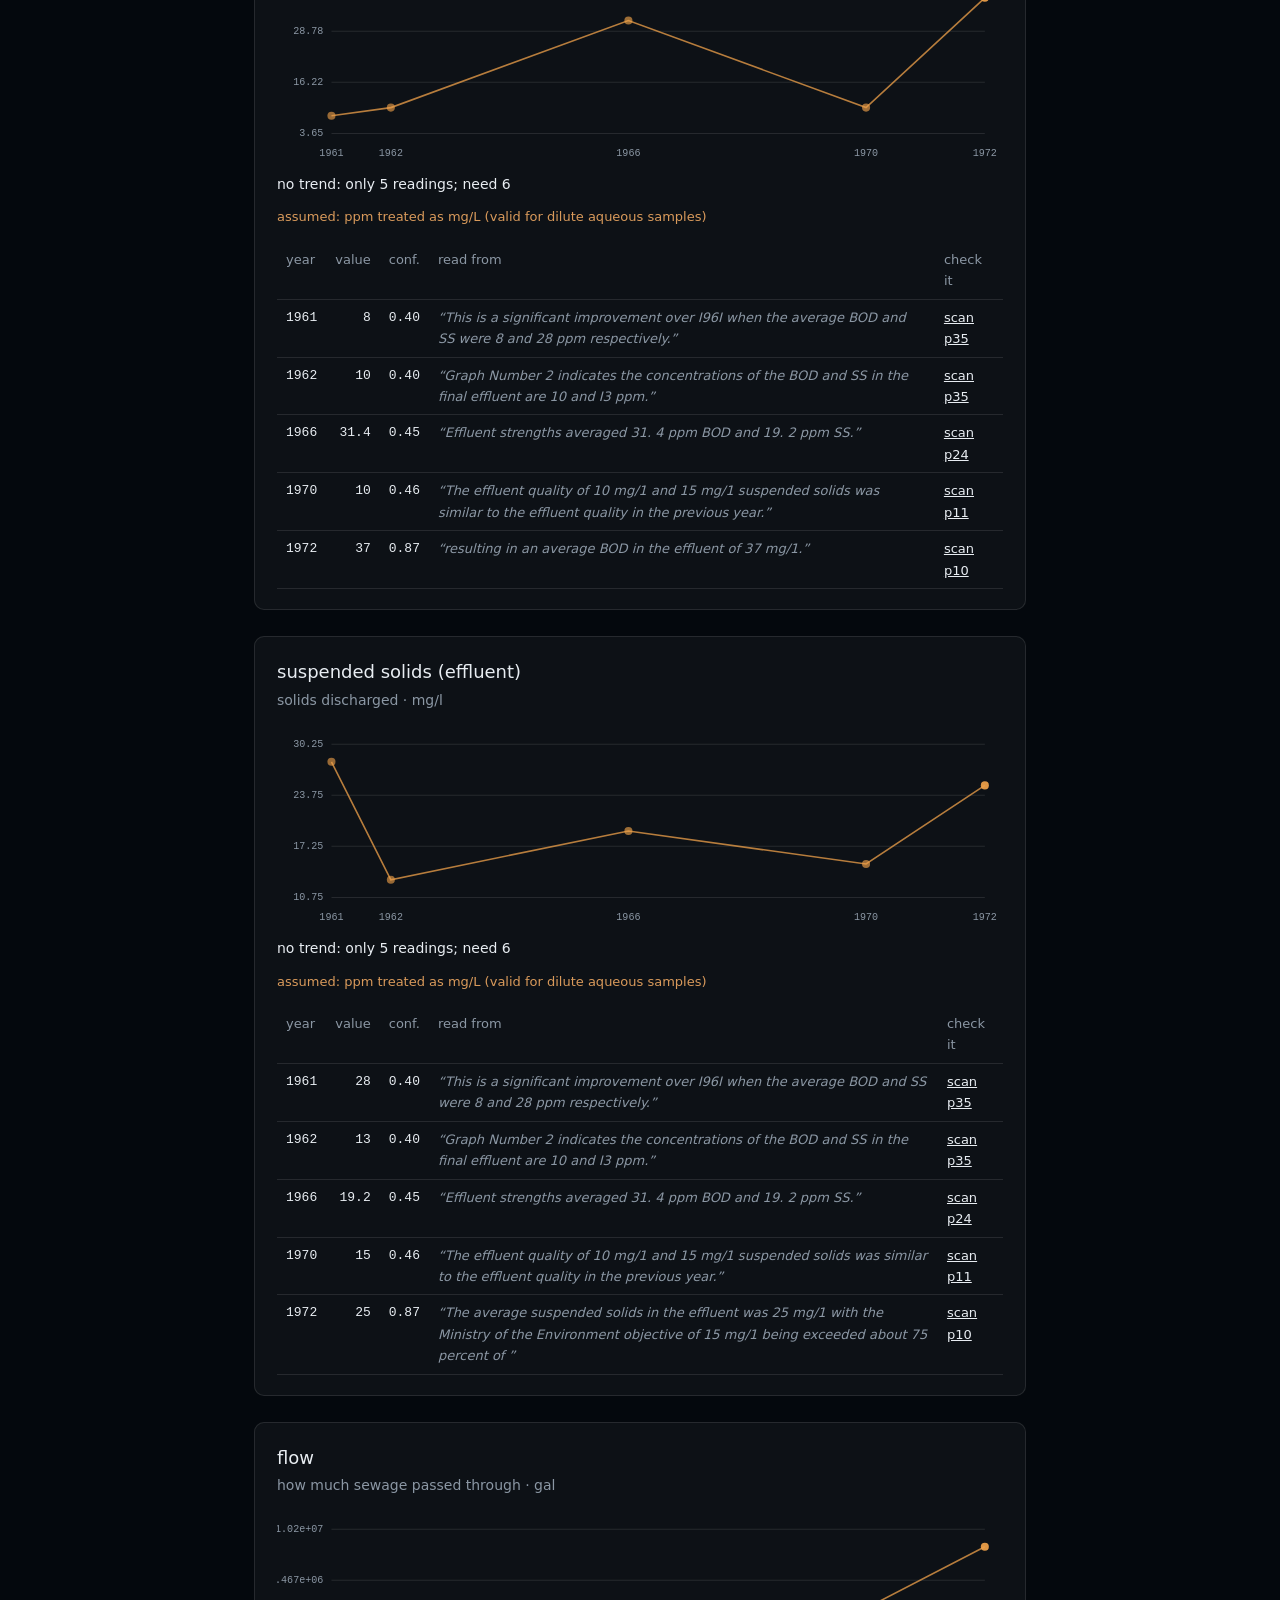
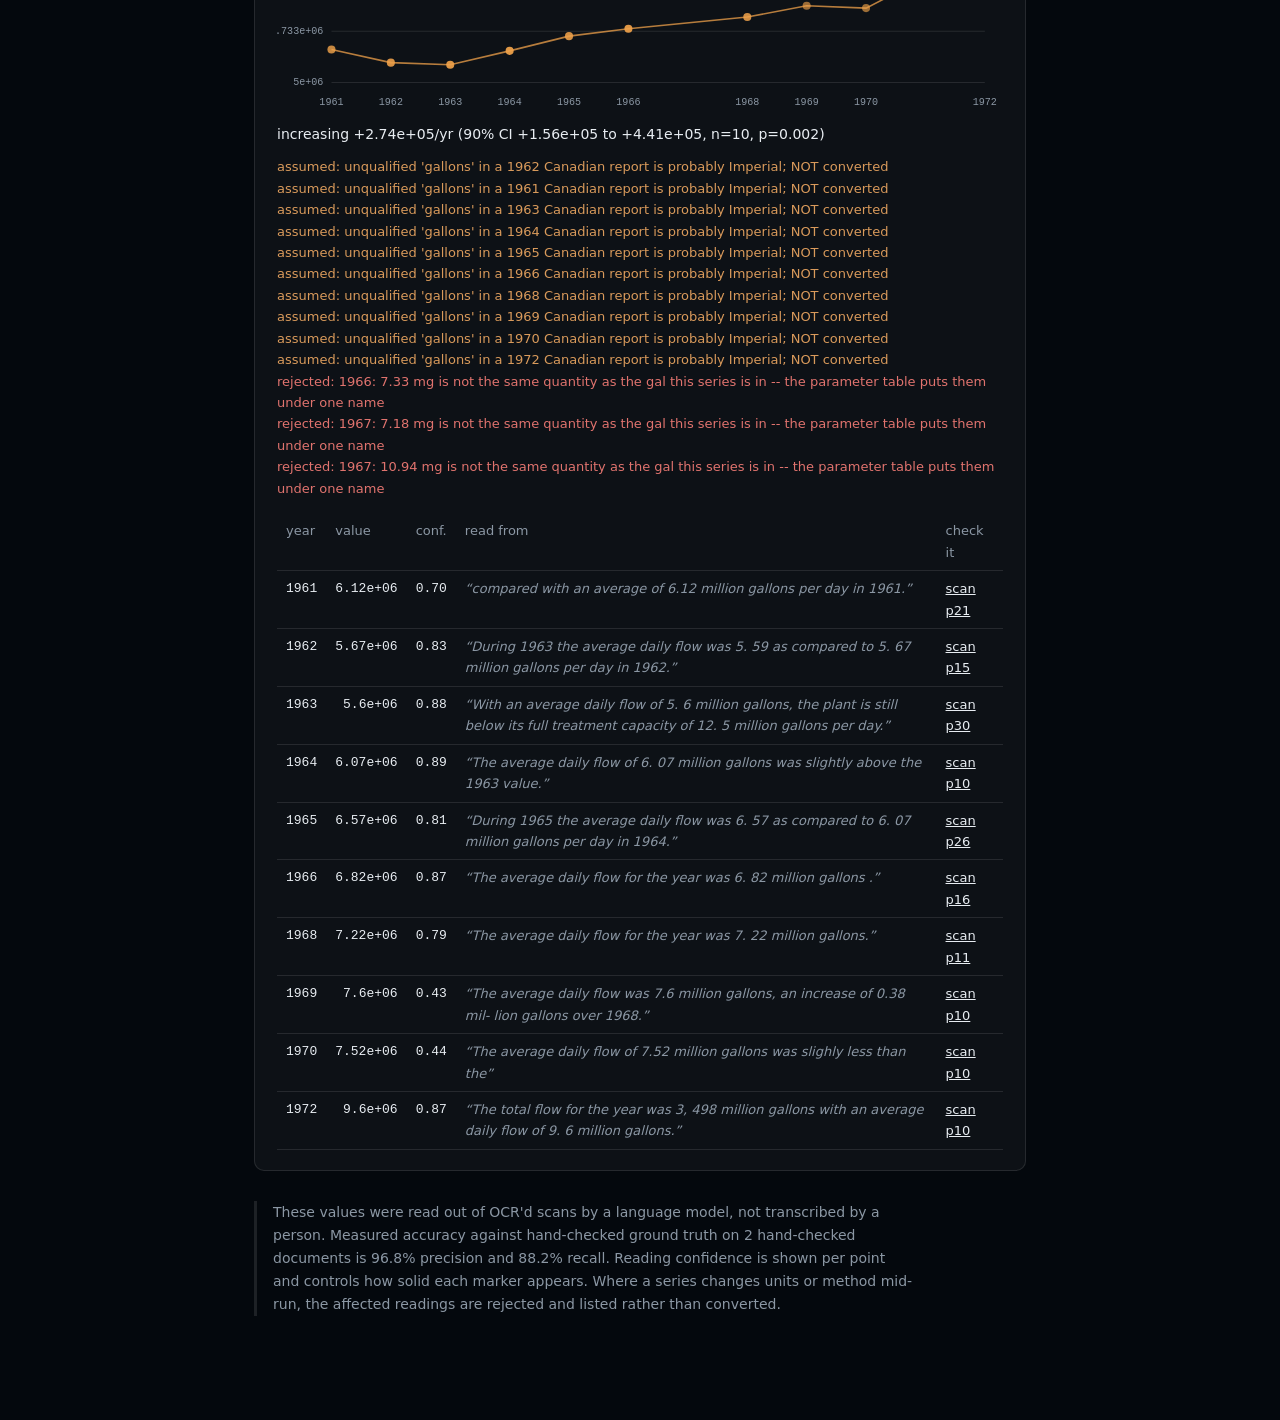
==== commit 0c4028f0: "feat(portal): the menu becomes the loop the site is Nine parallel entries were the modules in build " ====
--- a/portal/brantford.html
+++ b/portal/brantford.html
@@ -49,7 +49,7 @@
 .caveat{border-left:3px solid var(--line);padding-left:16px;color:var(--muted);
         font-size:14px;margin-top:30px;max-width:74ch}
 </style></head><body>
-<header class="site-head"><a href="https://concordance.jonathancapone.com/"><span class="site-word">CONCORDANCE</span><span class="site-sub">Canada’s public record, read</span></a><nav class="site-nav"><a class="nav-button" href="https://concordance.jonathancapone.com/#view=observe" aria-label="Find a place"><svg class="nav-glyph" viewBox="0 0 24 24" aria-hidden="true"><path d="M12 3.5a8.5 8.5 0 1 0 0 17 8.5 8.5 0 0 0 0-17Zm0 4.6a3.9 3.9 0 1 1 0 7.8 3.9 3.9 0 0 1 0-7.8Z" fill="none" stroke="currentColor" stroke-width="1.6" stroke-linecap="round" stroke-linejoin="round"/></svg><span class="nav-tip">Find a place</span></a><a class="nav-button" href="https://concordance.jonathancapone.com/#view=silence" aria-label="What stopped"><svg class="nav-glyph" viewBox="0 0 24 24" aria-hidden="true"><path d="M4 12h4l3.2-5.4v10.8L8 12H4Zm12.4-3.4a6 6 0 0 1 0 6.8M19 6a9.4 9.4 0 0 1 0 12" fill="none" stroke="currentColor" stroke-width="1.6" stroke-linecap="round" stroke-linejoin="round"/></svg><span class="nav-tip">What stopped</span></a><a class="nav-button" href="https://concordance.jonathancapone.com/#view=disputed" aria-label="Disagreements"><svg class="nav-glyph" viewBox="0 0 24 24" aria-hidden="true"><path d="M12 4.5 3.5 19.5h17L12 4.5Zm0 5.4v4.4m0 2.6v.1" fill="none" stroke="currentColor" stroke-width="1.6" stroke-linecap="round" stroke-linejoin="round"/></svg><span class="nav-tip">Disagreements</span></a><a class="nav-button" href="https://concordance.jonathancapone.com/#view=decisions" aria-label="Who decided"><svg class="nav-glyph" viewBox="0 0 24 24" aria-hidden="true"><path d="M7 4.5h10v15H7Zm2.6 4h4.8m-4.8 3.6h4.8m-4.8 3.6h3" fill="none" stroke="currentColor" stroke-width="1.6" stroke-linecap="round" stroke-linejoin="round"/></svg><span class="nav-tip">Who decided</span></a><a class="nav-button" href="https://concordance.jonathancapone.com/#view=verify" aria-label="Can I trust it"><svg class="nav-glyph" viewBox="0 0 24 24" aria-hidden="true"><path d="M5 12.6 9.8 17.4 19 6.6" fill="none" stroke="currentColor" stroke-width="1.6" stroke-linecap="round" stroke-linejoin="round"/></svg><span class="nav-tip">Can I trust it</span></a><a class="nav-button" href="https://concordance.jonathancapone.com/#view=frontier" aria-label="What to read next"><svg class="nav-glyph" viewBox="0 0 24 24" aria-hidden="true"><path d="M12 4.5v15M4.5 12h15M7.5 7.5l9 9M16.5 7.5l-9 9" fill="none" stroke="currentColor" stroke-width="1.6" stroke-linecap="round" stroke-linejoin="round"/></svg><span class="nav-tip">What to read next</span></a><a class="nav-button is-active" href="https://concordance.jonathancapone.com/#view=record" aria-label="One town, in full"><svg class="nav-glyph" viewBox="0 0 24 24" aria-hidden="true"><path d="M4 19.2V4.8h9.6l6.4 6.4v8H4Zm9.2-13.4v5.4h5.4" fill="none" stroke="currentColor" stroke-width="1.6" stroke-linecap="round" stroke-linejoin="round"/></svg><span class="nav-tip">One town, in full</span></a><a class="nav-button" href="https://concordance.jonathancapone.com/#view=ask" aria-label="Ask Jay"><svg class="nav-glyph" viewBox="0 0 24 24" aria-hidden="true"><path d="M4.5 6.5h15v9h-8.4L6.6 19v-3.5H4.5Z" fill="none" stroke="currentColor" stroke-width="1.6" stroke-linecap="round" stroke-linejoin="round"/></svg><span class="nav-tip">Ask Jay</span></a><a class="nav-button" href="https://concordance.jonathancapone.com/browser" aria-label="Watch it read"><svg class="nav-glyph" viewBox="0 0 24 24" aria-hidden="true"><path d="M4 5.5h16v13H4Zm0 3.6h16M10.6 12.2l3.8 2.3-3.8 2.3Z" fill="none" stroke="currentColor" stroke-width="1.6" stroke-linecap="round" stroke-linejoin="round"/></svg><span class="nav-tip">Watch it read</span></a></nav><span class="site-page">Brantford</span></header>
+<header class="site-head"><a href="https://concordance.jonathancapone.com/"><span class="site-word">CONCORDANCE</span><span class="site-sub">Canada’s public record, read</span></a><nav class="site-nav"><a class="nav-button is-active" href="https://concordance.jonathancapone.com/#view=observe" aria-label="Find a place"><svg class="nav-glyph" viewBox="0 0 24 24" aria-hidden="true"><path d="M12 3.5a8.5 8.5 0 1 0 0 17 8.5 8.5 0 0 0 0-17Zm0 4.6a3.9 3.9 0 1 1 0 7.8 3.9 3.9 0 0 1 0-7.8Z" fill="none" stroke="currentColor" stroke-width="1.6" stroke-linecap="round" stroke-linejoin="round"/></svg><span class="nav-tip">Find a place</span></a><a class="nav-button" href="https://concordance.jonathancapone.com/browser" aria-label="Read a town"><svg class="nav-glyph" viewBox="0 0 24 24" aria-hidden="true"><path d="M4 5.5h16v13H4Zm0 3.6h16M10.6 12.2l3.8 2.3-3.8 2.3Z" fill="none" stroke="currentColor" stroke-width="1.6" stroke-linecap="round" stroke-linejoin="round"/></svg><span class="nav-tip">Read a town</span></a><a class="nav-button" href="https://concordance.jonathancapone.com/#view=findings" aria-label="What it found"><svg class="nav-glyph" viewBox="0 0 24 24" aria-hidden="true"><path d="M4 19.2V4.8h9.6l6.4 6.4v8H4Zm9.2-13.4v5.4h5.4" fill="none" stroke="currentColor" stroke-width="1.6" stroke-linecap="round" stroke-linejoin="round"/></svg><span class="nav-tip">What it found</span></a><a class="nav-button" href="https://concordance.jonathancapone.com/#view=verify" aria-label="Can I trust it"><svg class="nav-glyph" viewBox="0 0 24 24" aria-hidden="true"><path d="M5 12.6 9.8 17.4 19 6.6" fill="none" stroke="currentColor" stroke-width="1.6" stroke-linecap="round" stroke-linejoin="round"/></svg><span class="nav-tip">Can I trust it</span></a></nav><span class="site-page">Brantford</span></header>
 <main>
 <h1>Brantford</h1>
 <p class="sub">
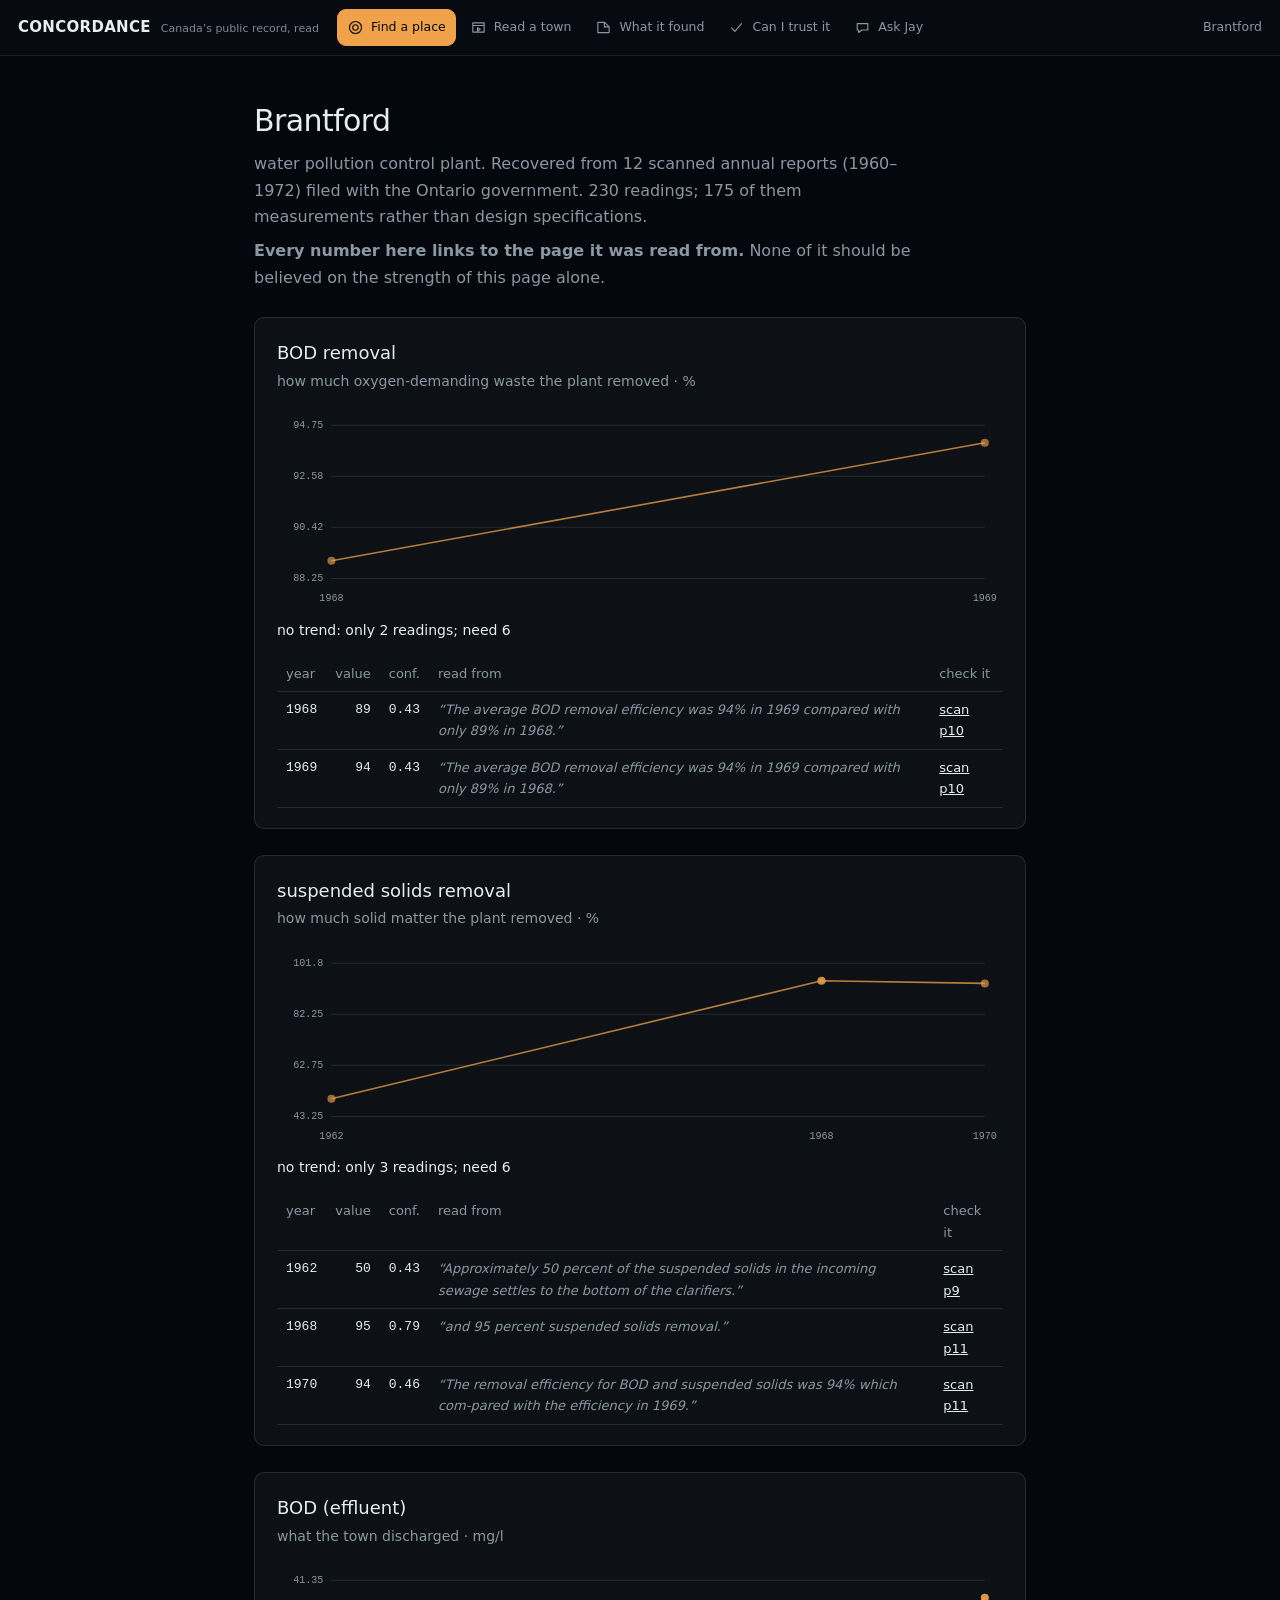
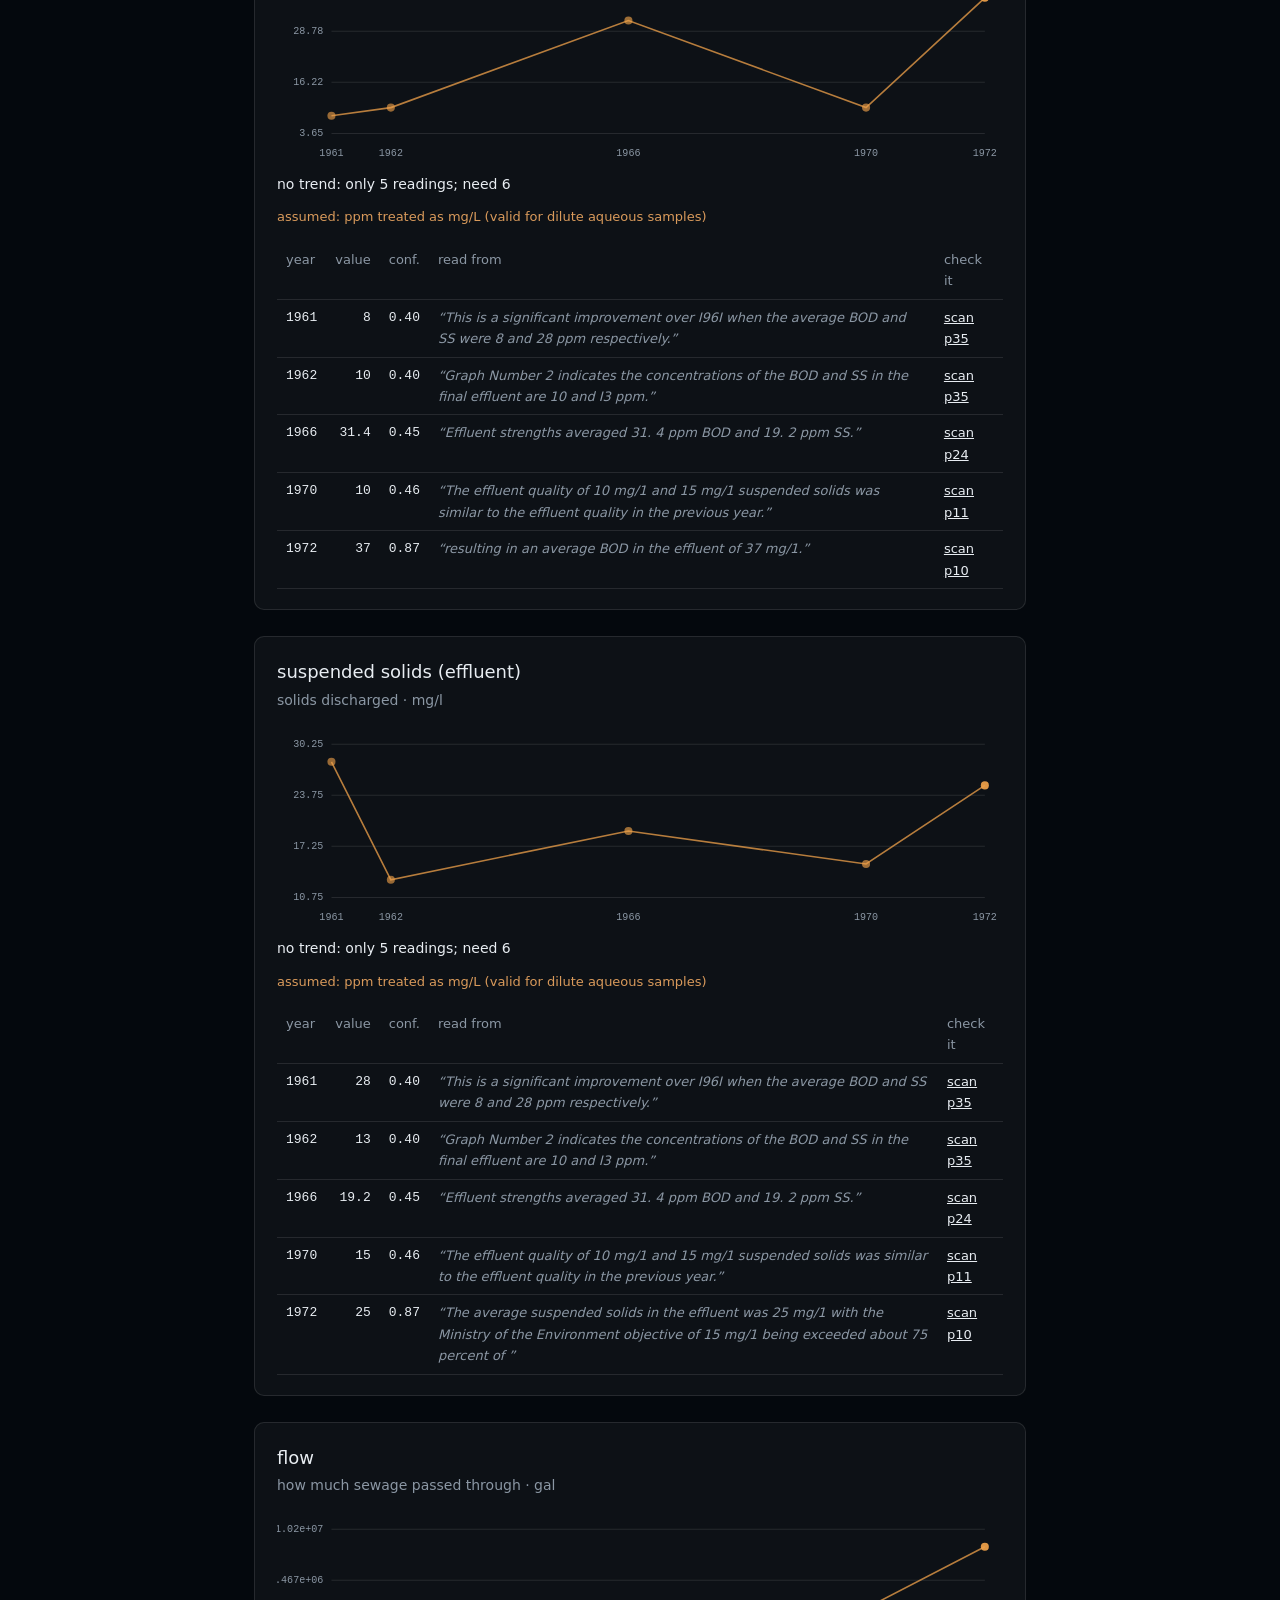
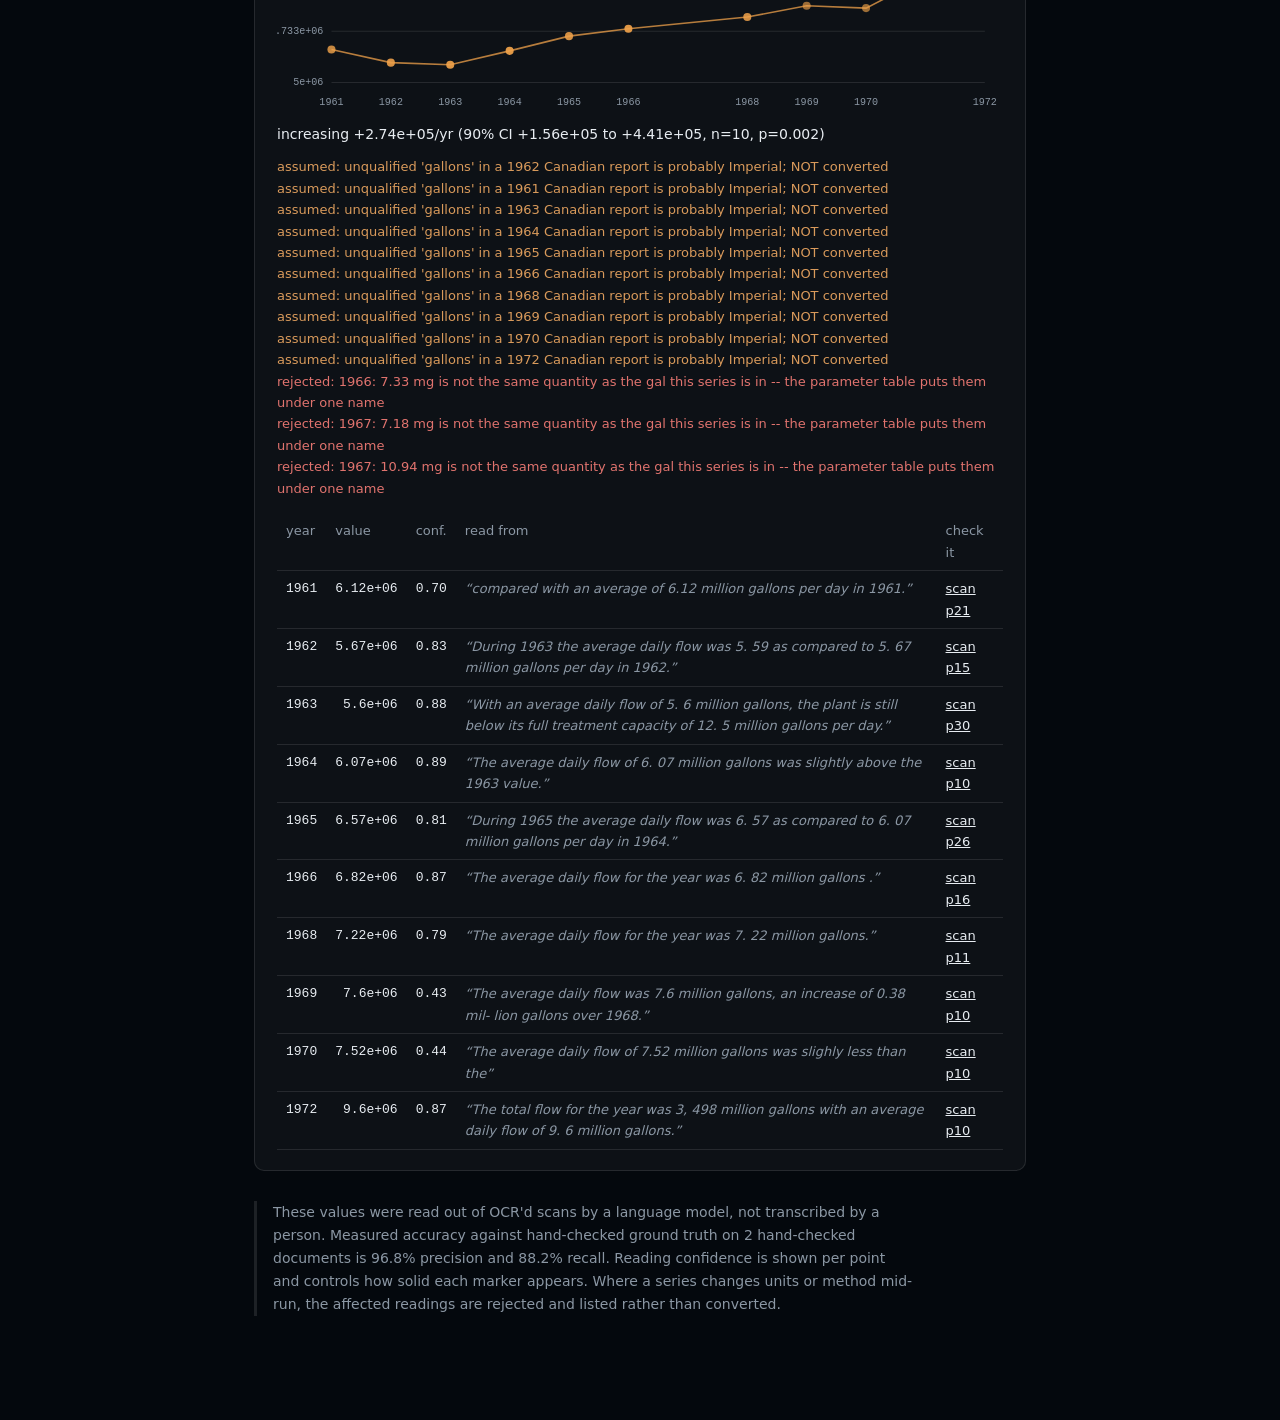
==== commit 6a3103c3: "feat(portal): Jay is a destination again, and an honest one everywhere 'Jay shouldn't be buried on a" ====
--- a/portal/brantford.html
+++ b/portal/brantford.html
@@ -49,7 +49,7 @@
 .caveat{border-left:3px solid var(--line);padding-left:16px;color:var(--muted);
         font-size:14px;margin-top:30px;max-width:74ch}
 </style></head><body>
-<header class="site-head"><a href="https://concordance.jonathancapone.com/"><span class="site-word">CONCORDANCE</span><span class="site-sub">Canada’s public record, read</span></a><nav class="site-nav"><a class="nav-button is-active" href="https://concordance.jonathancapone.com/#view=observe" aria-label="Find a place"><svg class="nav-glyph" viewBox="0 0 24 24" aria-hidden="true"><path d="M12 3.5a8.5 8.5 0 1 0 0 17 8.5 8.5 0 0 0 0-17Zm0 4.6a3.9 3.9 0 1 1 0 7.8 3.9 3.9 0 0 1 0-7.8Z" fill="none" stroke="currentColor" stroke-width="1.6" stroke-linecap="round" stroke-linejoin="round"/></svg><span class="nav-tip">Find a place</span></a><a class="nav-button" href="https://concordance.jonathancapone.com/browser" aria-label="Read a town"><svg class="nav-glyph" viewBox="0 0 24 24" aria-hidden="true"><path d="M4 5.5h16v13H4Zm0 3.6h16M10.6 12.2l3.8 2.3-3.8 2.3Z" fill="none" stroke="currentColor" stroke-width="1.6" stroke-linecap="round" stroke-linejoin="round"/></svg><span class="nav-tip">Read a town</span></a><a class="nav-button" href="https://concordance.jonathancapone.com/#view=findings" aria-label="What it found"><svg class="nav-glyph" viewBox="0 0 24 24" aria-hidden="true"><path d="M4 19.2V4.8h9.6l6.4 6.4v8H4Zm9.2-13.4v5.4h5.4" fill="none" stroke="currentColor" stroke-width="1.6" stroke-linecap="round" stroke-linejoin="round"/></svg><span class="nav-tip">What it found</span></a><a class="nav-button" href="https://concordance.jonathancapone.com/#view=verify" aria-label="Can I trust it"><svg class="nav-glyph" viewBox="0 0 24 24" aria-hidden="true"><path d="M5 12.6 9.8 17.4 19 6.6" fill="none" stroke="currentColor" stroke-width="1.6" stroke-linecap="round" stroke-linejoin="round"/></svg><span class="nav-tip">Can I trust it</span></a></nav><span class="site-page">Brantford</span></header>
+<header class="site-head"><a href="https://concordance.jonathancapone.com/"><span class="site-word">CONCORDANCE</span><span class="site-sub">Canada’s public record, read</span></a><nav class="site-nav"><a class="nav-button is-active" href="https://concordance.jonathancapone.com/#view=observe" aria-label="Find a place"><svg class="nav-glyph" viewBox="0 0 24 24" aria-hidden="true"><path d="M12 3.5a8.5 8.5 0 1 0 0 17 8.5 8.5 0 0 0 0-17Zm0 4.6a3.9 3.9 0 1 1 0 7.8 3.9 3.9 0 0 1 0-7.8Z" fill="none" stroke="currentColor" stroke-width="1.6" stroke-linecap="round" stroke-linejoin="round"/></svg><span class="nav-tip">Find a place</span></a><a class="nav-button" href="https://concordance.jonathancapone.com/browser" aria-label="Read a town"><svg class="nav-glyph" viewBox="0 0 24 24" aria-hidden="true"><path d="M4 5.5h16v13H4Zm0 3.6h16M10.6 12.2l3.8 2.3-3.8 2.3Z" fill="none" stroke="currentColor" stroke-width="1.6" stroke-linecap="round" stroke-linejoin="round"/></svg><span class="nav-tip">Read a town</span></a><a class="nav-button" href="https://concordance.jonathancapone.com/#view=findings" aria-label="What it found"><svg class="nav-glyph" viewBox="0 0 24 24" aria-hidden="true"><path d="M4 19.2V4.8h9.6l6.4 6.4v8H4Zm9.2-13.4v5.4h5.4" fill="none" stroke="currentColor" stroke-width="1.6" stroke-linecap="round" stroke-linejoin="round"/></svg><span class="nav-tip">What it found</span></a><a class="nav-button" href="https://concordance.jonathancapone.com/#view=verify" aria-label="Can I trust it"><svg class="nav-glyph" viewBox="0 0 24 24" aria-hidden="true"><path d="M5 12.6 9.8 17.4 19 6.6" fill="none" stroke="currentColor" stroke-width="1.6" stroke-linecap="round" stroke-linejoin="round"/></svg><span class="nav-tip">Can I trust it</span></a><a class="nav-button" href="https://concordance.jonathancapone.com/#view=ask" aria-label="Ask Jay"><svg class="nav-glyph" viewBox="0 0 24 24" aria-hidden="true"><path d="M4.5 6.5h15v9h-8.4L6.6 19v-3.5H4.5Z" fill="none" stroke="currentColor" stroke-width="1.6" stroke-linecap="round" stroke-linejoin="round"/></svg><span class="nav-tip">Ask Jay</span></a></nav><span class="site-page">Brantford</span></header>
 <main>
 <h1>Brantford</h1>
 <p class="sub">
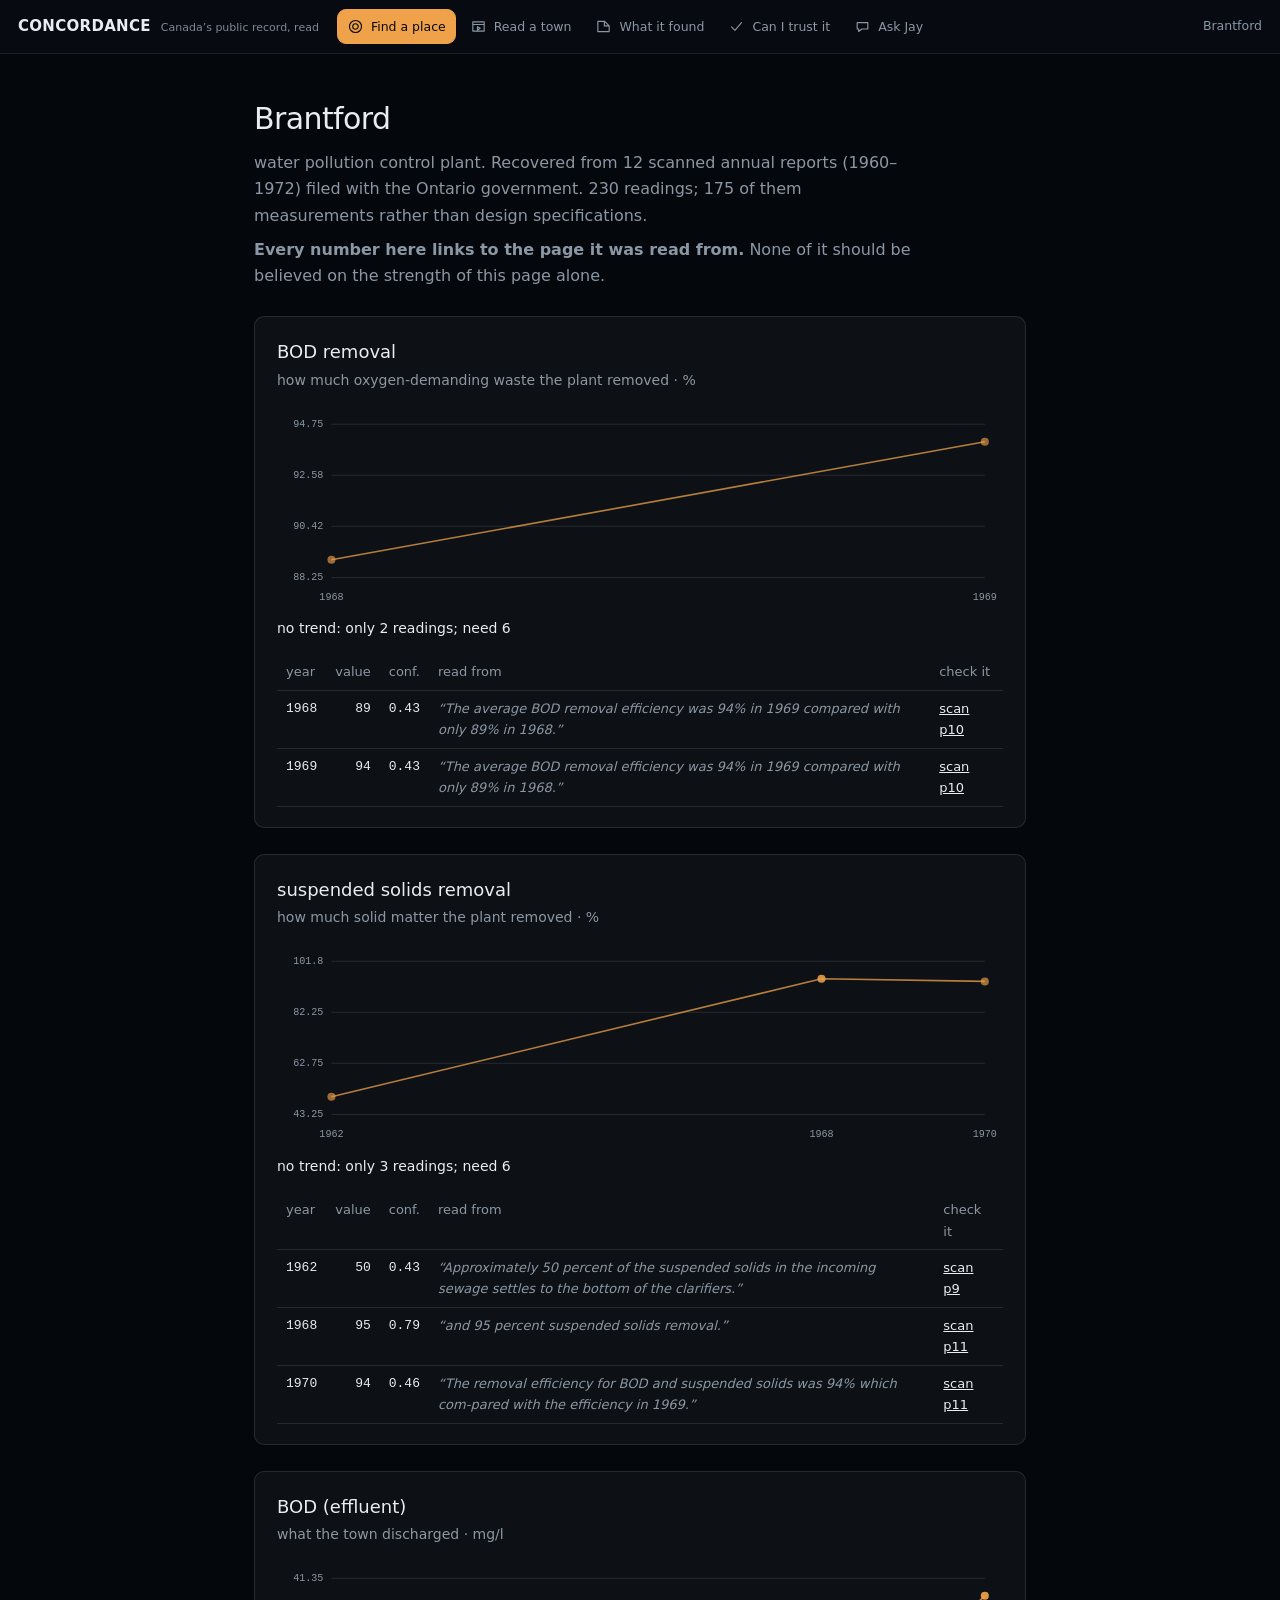
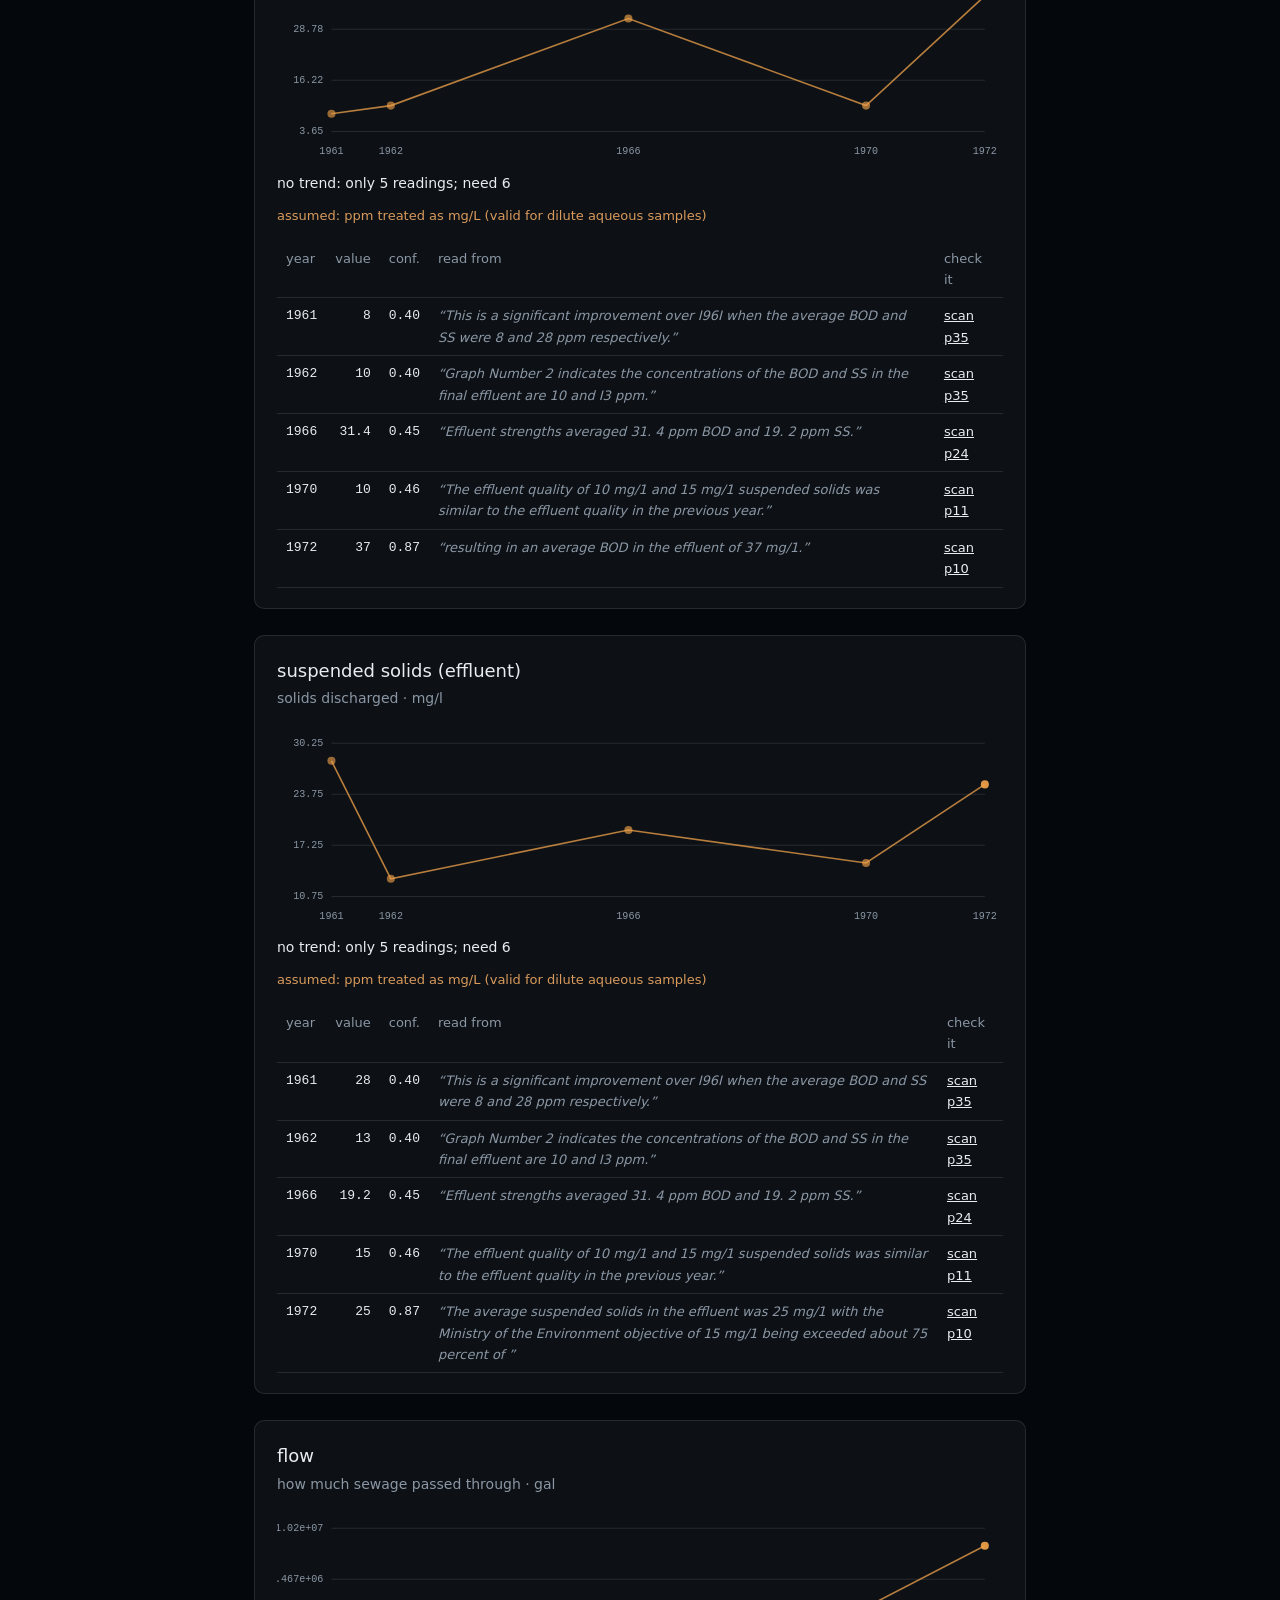
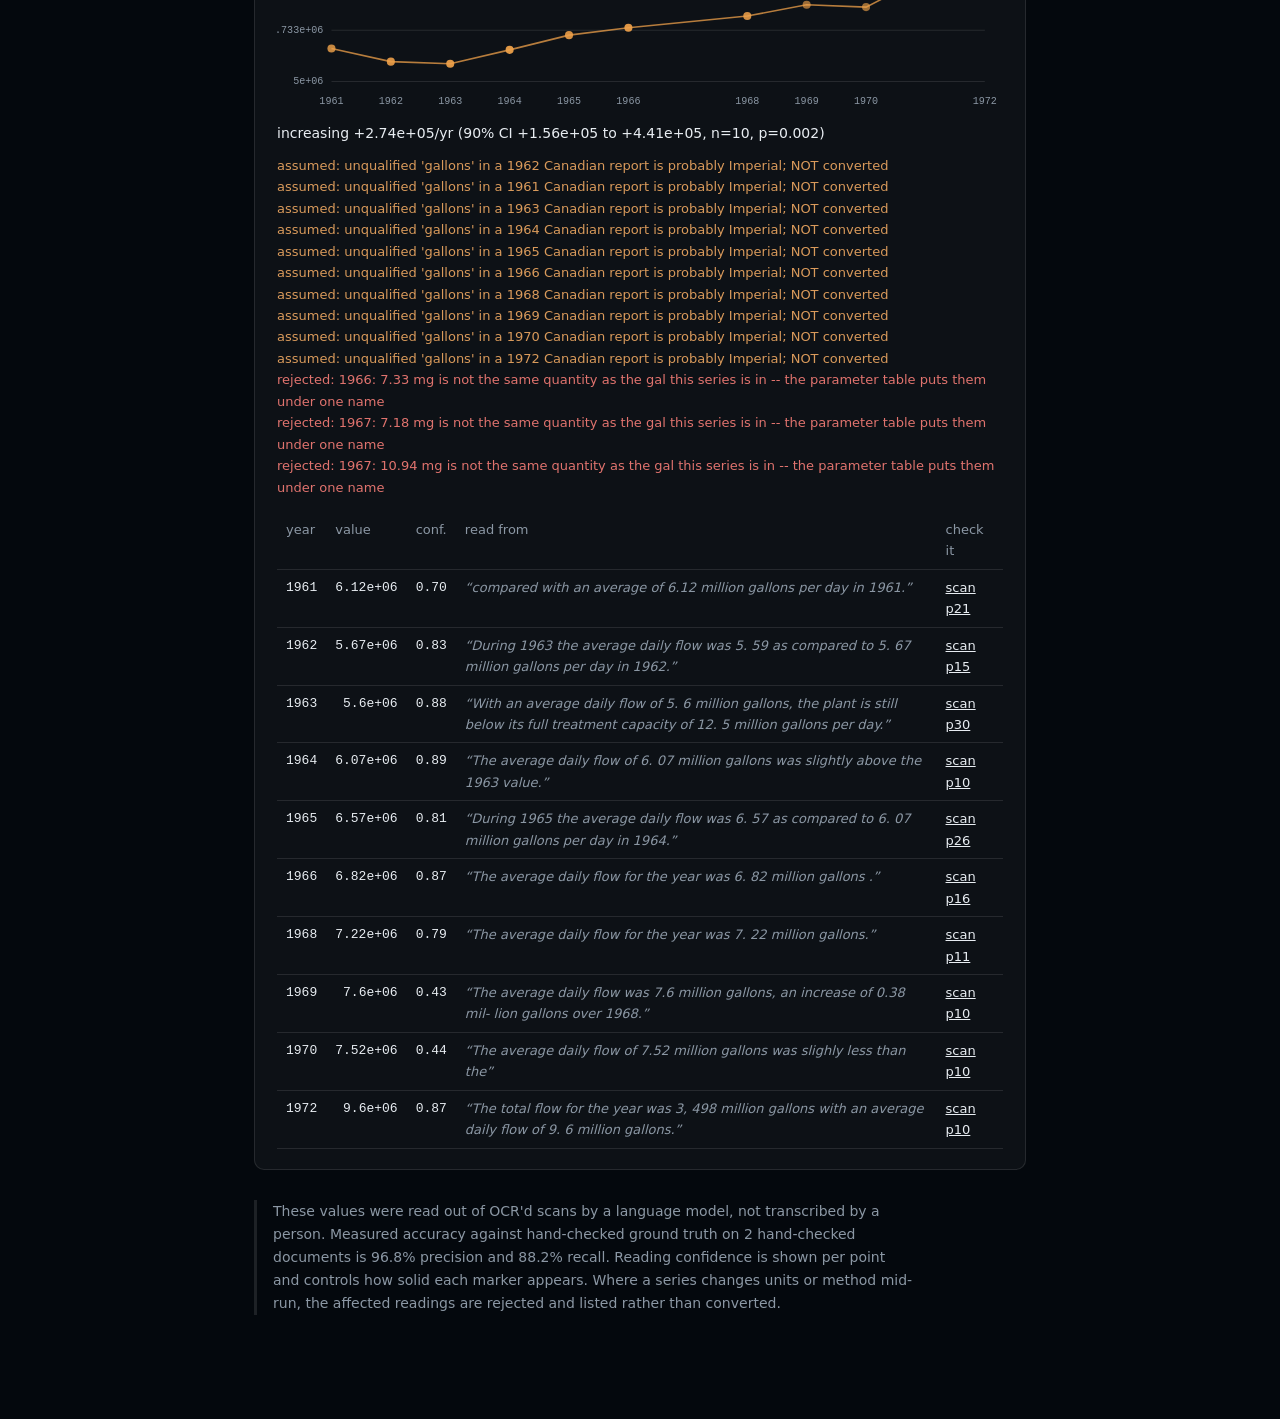
==== commit 8d7bb7d8: "fix(chrome): one header, and a shell that stops sliding 'Make one consistent menu, so that every pag" ====
--- a/portal/brantford.html
+++ b/portal/brantford.html
@@ -4,23 +4,50 @@
 <title>Brantford &mdash; what the record says</title>
 <style>
 :root{--bg:#04080d;--panel:rgba(255,255,255,.04);--ink:#e8edf2;--muted:#8b97a4;--faint:#6d7a86;--line:rgba(255,255,255,.10);--hit:#f0a24a;--cold:#5b7285;--warn:#d99a5b;--bad:#e0736e;--accent:#f0a24a;--mark:#e8edf2;--gap:#e0736e;color-scheme:dark}
-.site-head{display:flex;align-items:center;flex-wrap:wrap;gap:4px 18px;
-  padding:9px 18px;border-bottom:1px solid rgba(255,255,255,.09);
-  background:rgba(8,12,17,.94)}
-.site-head>a{display:flex;align-items:baseline;gap:10px;text-decoration:none;
-  color:inherit}
+.site-head{display:flex;align-items:center;align-content:flex-start;
+  flex-wrap:wrap;gap:4px 18px;padding:9px 18px;
+  border-bottom:1px solid rgba(255,255,255,.09);background:rgba(8,12,17,.94)}
+.site-head>a.site-brand{display:flex;align-items:baseline;gap:10px;
+  text-decoration:none;color:inherit;flex:0 0 auto}
 .site-word{font-size:15px;font-weight:600;letter-spacing:.02em}
 .site-sub{font-size:11px;color:#7d8996}
-.site-nav{display:flex;flex-wrap:wrap;gap:4px}
-.site-nav .nav-button{background:none;border:1px solid transparent;
+.site-head .site-nav{display:flex;flex-wrap:wrap;gap:4px;align-items:center}
+.site-head .site-nav .nav-button{background:none;border:1px solid transparent;
   border-radius:9px;color:var(--muted);padding:7px 9px;cursor:pointer;
-  display:flex;align-items:center;gap:7px;text-decoration:none;font:inherit}
-.site-nav .nav-button:hover{color:var(--ink);border-color:rgba(255,255,255,.12)}
-.site-nav .nav-button.is-active{color:var(--bg);background:var(--hit);
+  display:flex;align-items:center;gap:7px;text-decoration:none;font:inherit;
+  font-size:15px;line-height:1.55;width:auto;height:auto;min-height:0;
+  min-width:0;flex-direction:row;transform:none;transition:none}
+.site-head .site-nav .nav-button:hover{color:var(--ink);
+  border-color:rgba(255,255,255,.12);transform:none}
+/* The inherited sheet lifts a nav button and scales its icon on hover. In a
+   header this size that reads as the menu twitching, so both are stilled. */
+.site-head .site-nav .nav-button:hover .nav-glyph{transform:none}
+.site-head .site-nav .nav-button.is-active{color:var(--bg);background:var(--hit);
   border-color:var(--hit)}
-.site-nav .nav-glyph{width:17px;height:17px}
-.site-nav .nav-tip{font-size:12.5px;font-weight:500}
+.site-head .site-nav .nav-glyph{width:17px;height:17px;flex:0 0 auto}
+/* `.nav-tip` is a hover TOOLTIP in the inherited stylesheet -- absolutely
+   positioned, transparent, with its own background and border. Left partly
+   overridden it made the front page's menu icon-only while every other page
+   showed icon and label. Every tooltip property is undone here, so the label
+   is an ordinary word beside its icon on every page. */
+.site-head .site-nav .nav-tip{position:static;top:auto;left:auto;
+  transform:none;opacity:1;padding:0;border:0;background:none;color:inherit;
+  font-size:12.5px;font-weight:500;letter-spacing:normal;text-transform:none;
+  white-space:nowrap;pointer-events:auto;transition:none;display:inline}
 .site-page{margin-left:auto;font-size:12.5px;color:var(--muted)}
+.site-stats{margin-left:auto;display:flex;gap:0;
+  border:1px solid rgba(255,255,255,.10);border-radius:9px;overflow:hidden}
+.site-stats .hstat{padding:5px 13px;border-right:1px solid rgba(255,255,255,.10)}
+.site-stats .hstat:last-child{border-right:0}
+.site-stats .hstat b{display:block;font-size:15px;font-weight:600;
+  font-variant-numeric:tabular-nums;line-height:1.2}
+.site-stats .hstat span{font-size:9.5px;color:var(--faint);
+  text-transform:uppercase;letter-spacing:.06em}
+/* The counts are the only thing that differs between this header and every
+   other one, so they are the only thing allowed to disappear. Below this
+   width they would wrap to a second row and push the menu off the line it
+   sits on everywhere else -- which is the jump this whole change removes. */
+@media(max-width:1500px){.site-stats{display:none}}
 
 *{box-sizing:border-box}
 body{margin:0;background:var(--bg);color:var(--ink);
@@ -49,7 +76,7 @@
 .caveat{border-left:3px solid var(--line);padding-left:16px;color:var(--muted);
         font-size:14px;margin-top:30px;max-width:74ch}
 </style></head><body>
-<header class="site-head"><a href="https://concordance.jonathancapone.com/"><span class="site-word">CONCORDANCE</span><span class="site-sub">Canada’s public record, read</span></a><nav class="site-nav"><a class="nav-button is-active" href="https://concordance.jonathancapone.com/#view=observe" aria-label="Find a place"><svg class="nav-glyph" viewBox="0 0 24 24" aria-hidden="true"><path d="M12 3.5a8.5 8.5 0 1 0 0 17 8.5 8.5 0 0 0 0-17Zm0 4.6a3.9 3.9 0 1 1 0 7.8 3.9 3.9 0 0 1 0-7.8Z" fill="none" stroke="currentColor" stroke-width="1.6" stroke-linecap="round" stroke-linejoin="round"/></svg><span class="nav-tip">Find a place</span></a><a class="nav-button" href="https://concordance.jonathancapone.com/browser" aria-label="Read a town"><svg class="nav-glyph" viewBox="0 0 24 24" aria-hidden="true"><path d="M4 5.5h16v13H4Zm0 3.6h16M10.6 12.2l3.8 2.3-3.8 2.3Z" fill="none" stroke="currentColor" stroke-width="1.6" stroke-linecap="round" stroke-linejoin="round"/></svg><span class="nav-tip">Read a town</span></a><a class="nav-button" href="https://concordance.jonathancapone.com/#view=findings" aria-label="What it found"><svg class="nav-glyph" viewBox="0 0 24 24" aria-hidden="true"><path d="M4 19.2V4.8h9.6l6.4 6.4v8H4Zm9.2-13.4v5.4h5.4" fill="none" stroke="currentColor" stroke-width="1.6" stroke-linecap="round" stroke-linejoin="round"/></svg><span class="nav-tip">What it found</span></a><a class="nav-button" href="https://concordance.jonathancapone.com/#view=verify" aria-label="Can I trust it"><svg class="nav-glyph" viewBox="0 0 24 24" aria-hidden="true"><path d="M5 12.6 9.8 17.4 19 6.6" fill="none" stroke="currentColor" stroke-width="1.6" stroke-linecap="round" stroke-linejoin="round"/></svg><span class="nav-tip">Can I trust it</span></a><a class="nav-button" href="https://concordance.jonathancapone.com/#view=ask" aria-label="Ask Jay"><svg class="nav-glyph" viewBox="0 0 24 24" aria-hidden="true"><path d="M4.5 6.5h15v9h-8.4L6.6 19v-3.5H4.5Z" fill="none" stroke="currentColor" stroke-width="1.6" stroke-linecap="round" stroke-linejoin="round"/></svg><span class="nav-tip">Ask Jay</span></a></nav><span class="site-page">Brantford</span></header>
+<header class="site-head"><a class="site-brand" href="https://concordance.jonathancapone.com/"><span class="site-word">CONCORDANCE</span><span class="site-sub">Canada’s public record, read</span></a><nav class="site-nav" aria-label="Sections"><a class="nav-button is-active" href="https://concordance.jonathancapone.com/#view=observe" data-view="observe" aria-label="Find a place"><svg class="nav-glyph" viewBox="0 0 24 24" aria-hidden="true"><path d="M12 3.5a8.5 8.5 0 1 0 0 17 8.5 8.5 0 0 0 0-17Zm0 4.6a3.9 3.9 0 1 1 0 7.8 3.9 3.9 0 0 1 0-7.8Z" fill="none" stroke="currentColor" stroke-width="1.6" stroke-linecap="round" stroke-linejoin="round"/></svg><span class="nav-tip">Find a place</span></a><a class="nav-button" href="https://concordance.jonathancapone.com/browser" data-view="browser" aria-label="Read a town"><svg class="nav-glyph" viewBox="0 0 24 24" aria-hidden="true"><path d="M4 5.5h16v13H4Zm0 3.6h16M10.6 12.2l3.8 2.3-3.8 2.3Z" fill="none" stroke="currentColor" stroke-width="1.6" stroke-linecap="round" stroke-linejoin="round"/></svg><span class="nav-tip">Read a town</span></a><a class="nav-button" href="https://concordance.jonathancapone.com/#view=findings" data-view="findings" aria-label="What it found"><svg class="nav-glyph" viewBox="0 0 24 24" aria-hidden="true"><path d="M4 19.2V4.8h9.6l6.4 6.4v8H4Zm9.2-13.4v5.4h5.4" fill="none" stroke="currentColor" stroke-width="1.6" stroke-linecap="round" stroke-linejoin="round"/></svg><span class="nav-tip">What it found</span></a><a class="nav-button" href="https://concordance.jonathancapone.com/#view=verify" data-view="verify" aria-label="Can I trust it"><svg class="nav-glyph" viewBox="0 0 24 24" aria-hidden="true"><path d="M5 12.6 9.8 17.4 19 6.6" fill="none" stroke="currentColor" stroke-width="1.6" stroke-linecap="round" stroke-linejoin="round"/></svg><span class="nav-tip">Can I trust it</span></a><a class="nav-button" href="https://concordance.jonathancapone.com/#view=ask" data-view="ask" aria-label="Ask Jay"><svg class="nav-glyph" viewBox="0 0 24 24" aria-hidden="true"><path d="M4.5 6.5h15v9h-8.4L6.6 19v-3.5H4.5Z" fill="none" stroke="currentColor" stroke-width="1.6" stroke-linecap="round" stroke-linejoin="round"/></svg><span class="nav-tip">Ask Jay</span></a></nav><span class="site-page">Brantford</span></header>
 <main>
 <h1>Brantford</h1>
 <p class="sub">
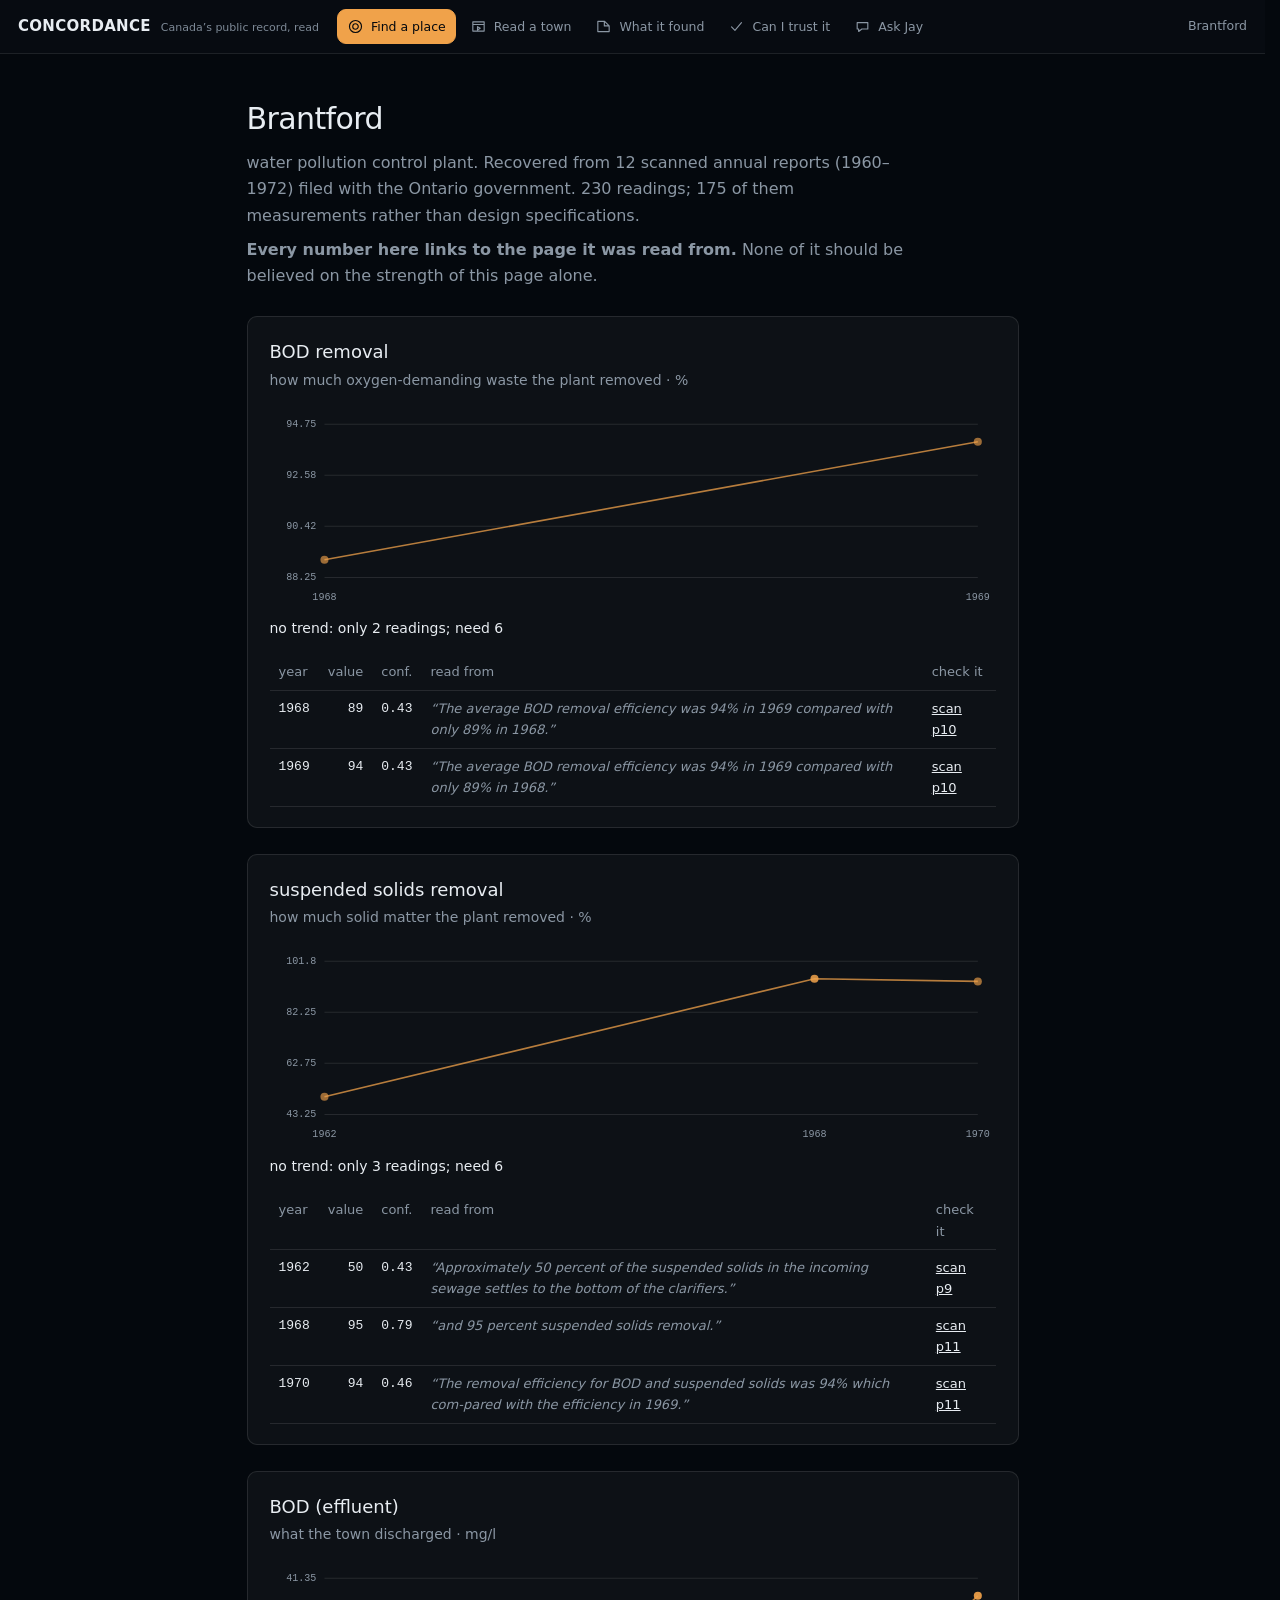
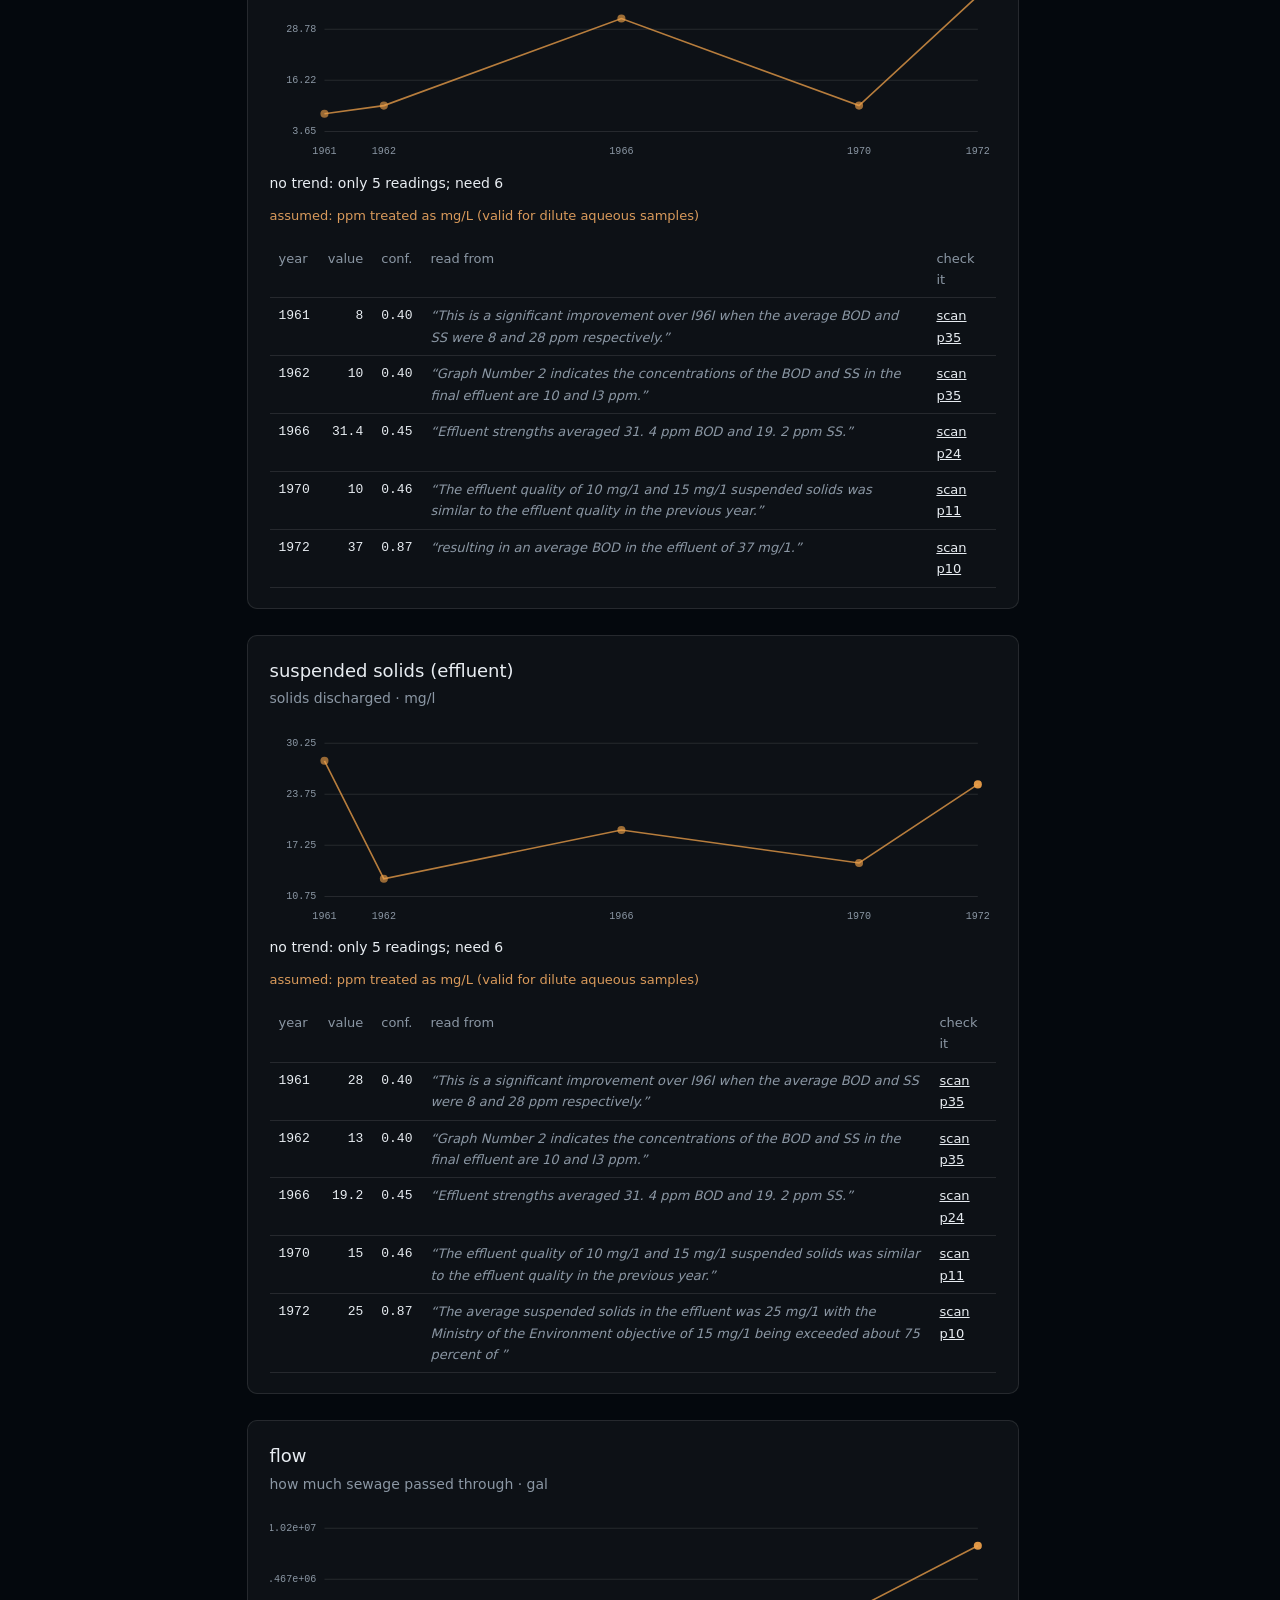
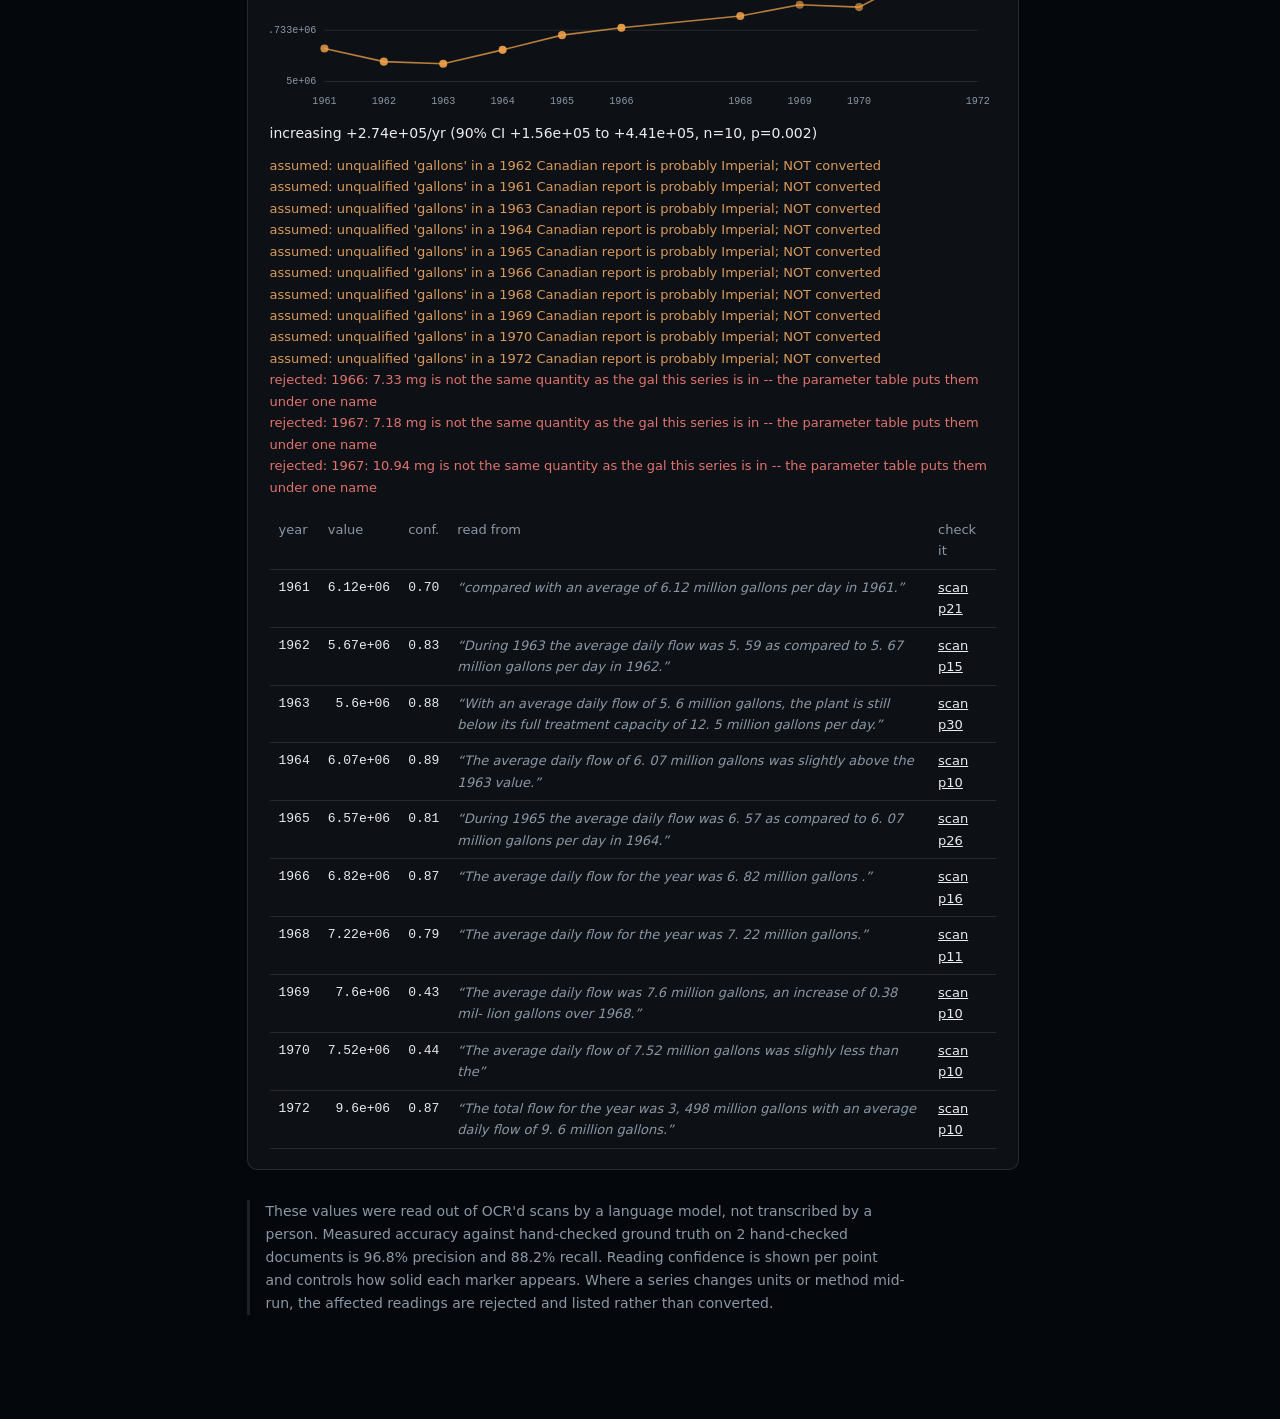
==== commit 901bd129: "fix(chrome): the header stops changing height, and the scrollbar stops moving the page Reported agai" ====
--- a/portal/brantford.html
+++ b/portal/brantford.html
@@ -4,6 +4,13 @@
 <title>Brantford &mdash; what the record says</title>
 <style>
 :root{--bg:#04080d;--panel:rgba(255,255,255,.04);--ink:#e8edf2;--muted:#8b97a4;--faint:#6d7a86;--line:rgba(255,255,255,.10);--hit:#f0a24a;--cold:#5b7285;--warn:#d99a5b;--bad:#e0736e;--accent:#f0a24a;--mark:#e8edf2;--gap:#e0736e;color-scheme:dark}
+/* Reserve the scrollbar's width on every page, whether or not that page
+   happens to need one. The map view is a fixed shell that never scrolls and
+   the reader is a long document that always does, so moving between them
+   used to add or remove a scrollbar and slide the whole layout 15px
+   sideways -- the last of the jumping, and the half that was never the
+   header's fault. */
+html,body{scrollbar-gutter:stable}
 .site-head{display:flex;align-items:center;align-content:flex-start;
   flex-wrap:wrap;gap:4px 18px;padding:9px 18px;
   border-bottom:1px solid rgba(255,255,255,.09);background:rgba(8,12,17,.94)}
@@ -34,20 +41,27 @@
   transform:none;opacity:1;padding:0;border:0;background:none;color:inherit;
   font-size:12.5px;font-weight:500;letter-spacing:normal;text-transform:none;
   white-space:nowrap;pointer-events:auto;transition:none;display:inline}
-.site-page{margin-left:auto;font-size:12.5px;color:var(--muted)}
-.site-stats{margin-left:auto;display:flex;gap:0;
-  border:1px solid rgba(255,255,255,.10);border-radius:9px;overflow:hidden}
-.site-stats .hstat{padding:5px 13px;border-right:1px solid rgba(255,255,255,.10)}
+.site-page{margin-left:auto;font-size:12.5px;color:var(--muted);
+  height:35px;display:flex;align-items:center}
+/* The counts are the only content this header carries that the others do
+   not, so they are held to the menu's own height -- 35px, the same as a
+   menu item. Left at their natural size they were 53px tall, which made
+   the front page's header 71px against everyone else's 54 and dropped the
+   menu 9px down the moment a visitor was on the map. A header must not
+   change size because of what sits at its far end. */
+.site-stats{margin-left:auto;display:flex;gap:0;height:34px;
+  align-items:stretch;flex:0 1 auto;overflow:hidden;
+  border:1px solid rgba(255,255,255,.10);border-radius:9px}
+.site-stats .hstat{padding:0 12px;display:flex;flex-direction:column;
+  justify-content:center;border-right:1px solid rgba(255,255,255,.10)}
 .site-stats .hstat:last-child{border-right:0}
-.site-stats .hstat b{display:block;font-size:15px;font-weight:600;
-  font-variant-numeric:tabular-nums;line-height:1.2}
-.site-stats .hstat span{font-size:9.5px;color:var(--faint);
-  text-transform:uppercase;letter-spacing:.06em}
-/* The counts are the only thing that differs between this header and every
-   other one, so they are the only thing allowed to disappear. Below this
-   width they would wrap to a second row and push the menu off the line it
-   sits on everywhere else -- which is the jump this whole change removes. */
-@media(max-width:1500px){.site-stats{display:none}}
+.site-stats .hstat b{display:block;font-size:13px;font-weight:600;
+  font-variant-numeric:tabular-nums;line-height:1.15}
+.site-stats .hstat span{font-size:9px;color:var(--faint);line-height:1.1;
+  text-transform:uppercase;letter-spacing:.06em;white-space:nowrap}
+/* And when they cannot fit beside the menu they go, rather than wrapping
+   to a second row and moving the menu off the line it holds everywhere. */
+@media(max-width:1400px){.site-stats{display:none}}
 
 *{box-sizing:border-box}
 body{margin:0;background:var(--bg);color:var(--ink);
